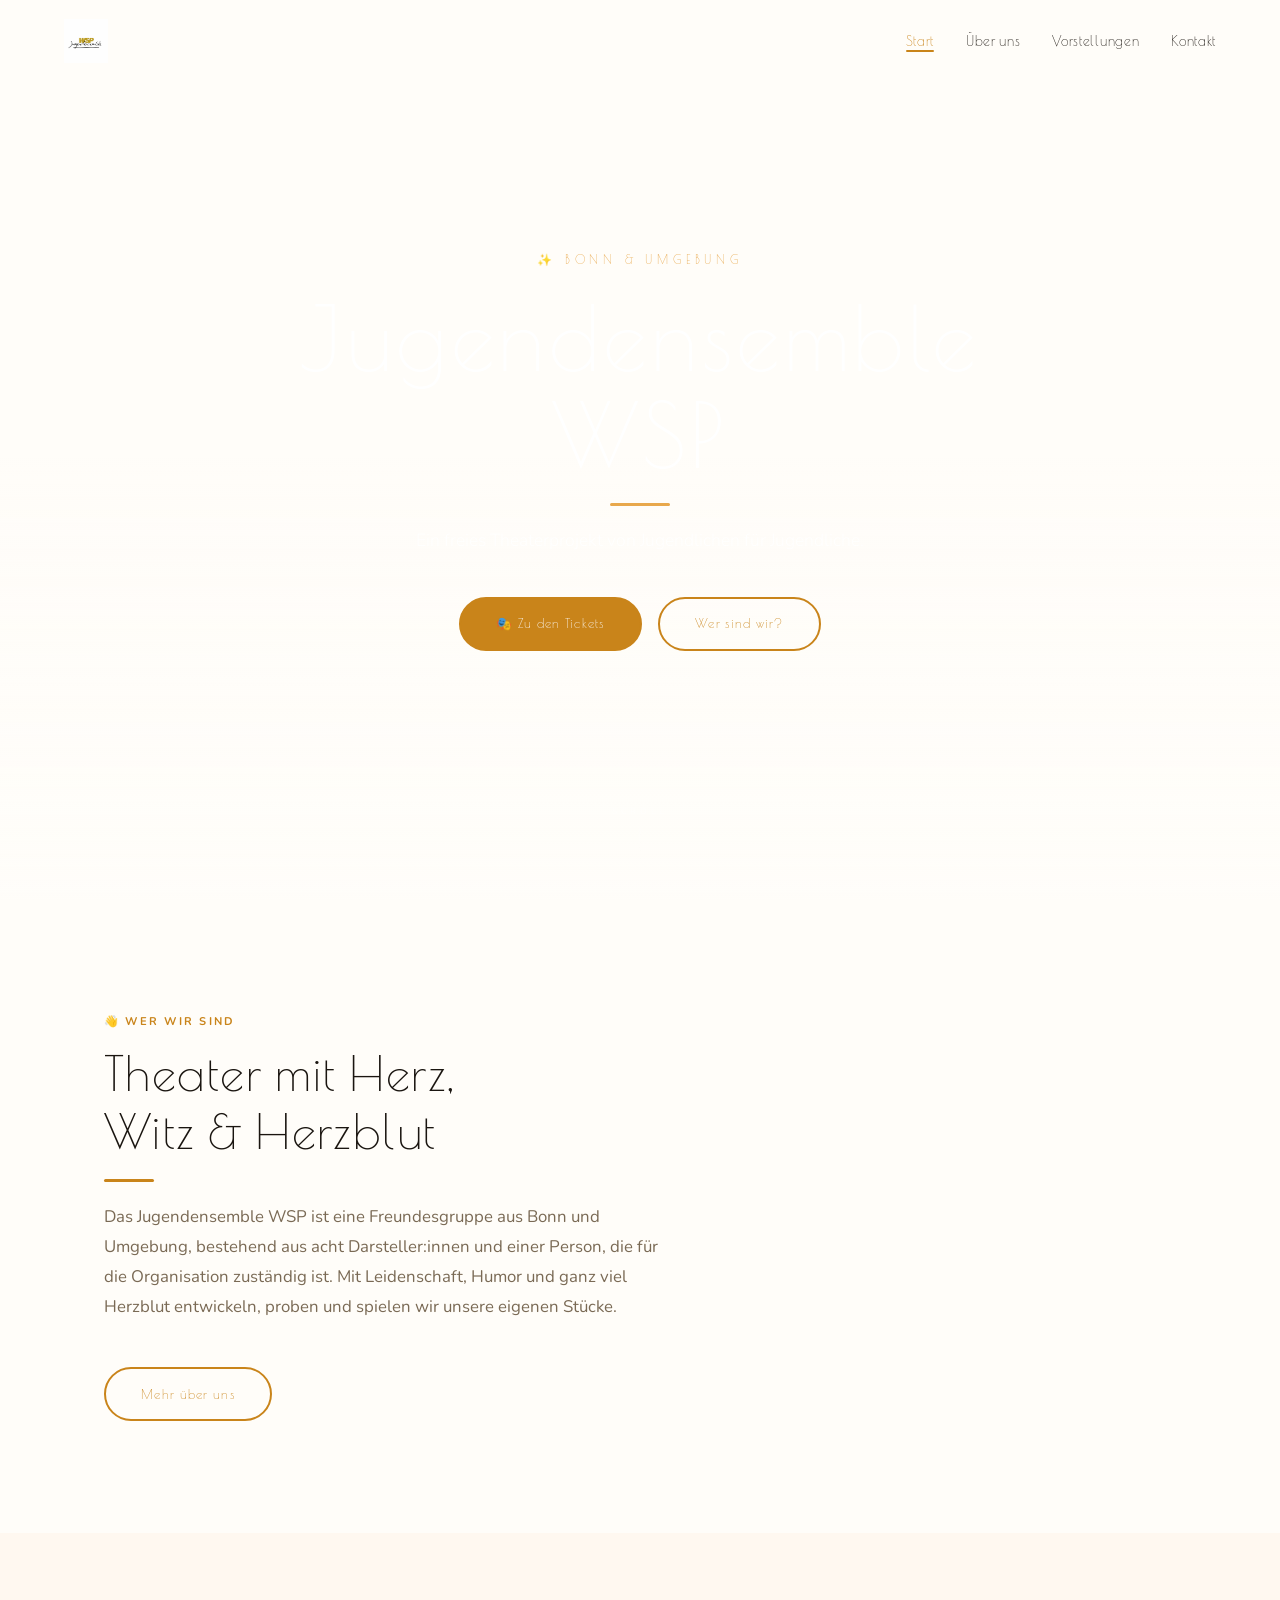
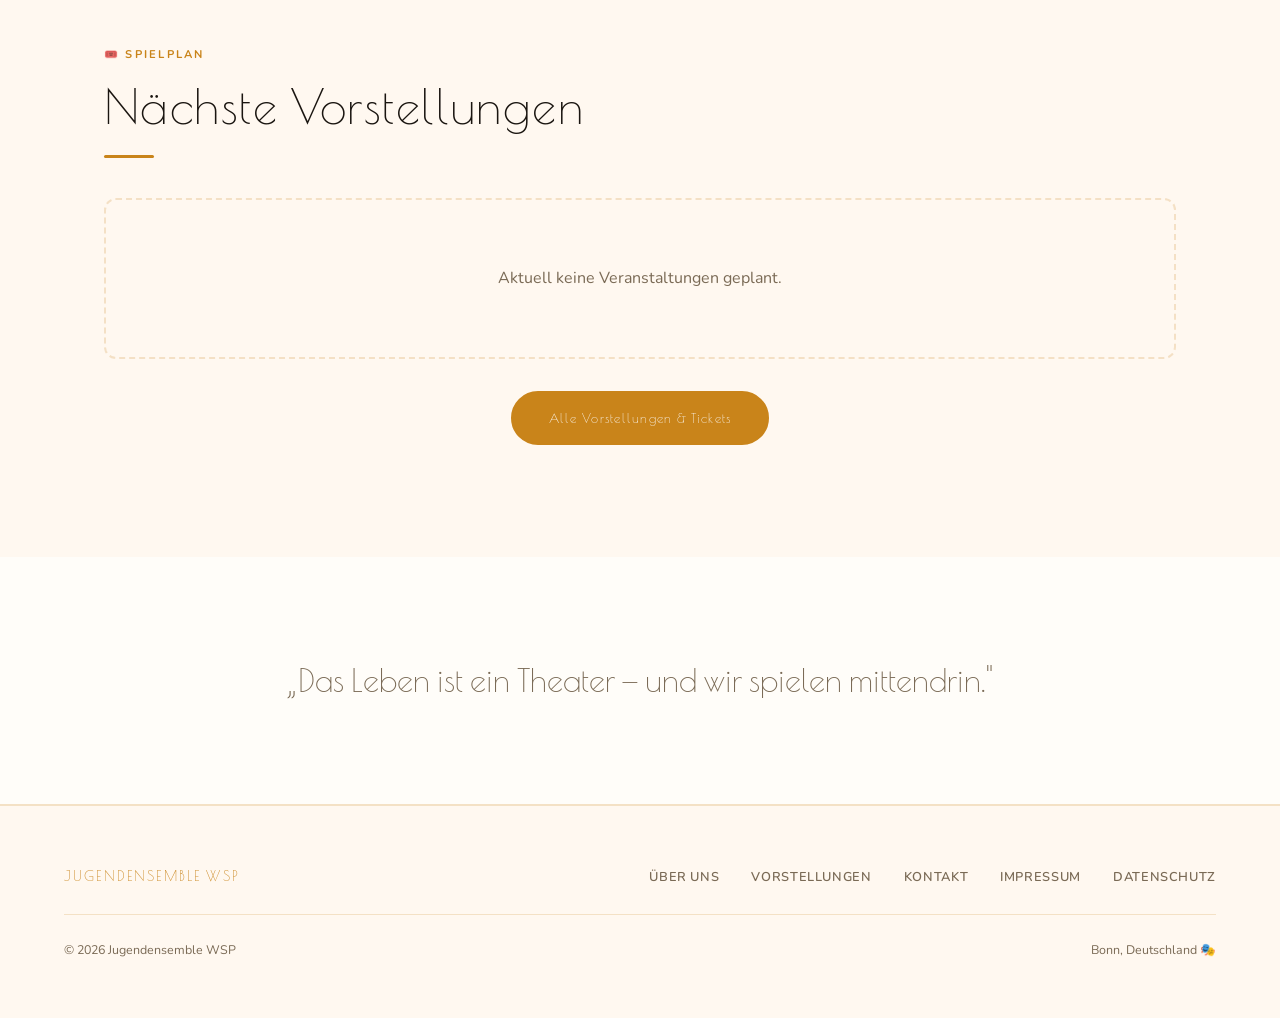
==== index.html @ d6ab394c "Add files via upload" ====
<!DOCTYPE html>
<html lang="de">
<head>
  <meta charset="UTF-8">
  <meta name="viewport" content="width=device-width, initial-scale=1.0">
  <title>Jugendensemble WSP — Theater aus Leidenschaft</title>
  <meta name="description" content="Das Jugendensemble WSP ist ein freies Theaterprojekt von Jugendlichen für Jugendliche aus Bonn.">
  <link rel="stylesheet" href="style.css">
</head>
<body>

<nav>
  <a href="index.html" class="nav-logo"><img src="/images/logo.png" alt="Jugendensemble WSP" class="nav-logo-img"></a>
  <ul class="nav-links">
    <li><a href="index.html" class="active">Start</a></li>
    <li><a href="about.html">Über uns</a></li>
    <li><a href="events.html">Vorstellungen</a></li>
    <li><a href="contact.html">Kontakt</a></li>
  </ul>
  <button class="hamburger"><span></span><span></span><span></span></button>
</nav>
<div class="mobile-menu">
  <a href="index.html">Start</a>
  <a href="about.html">Über uns</a>
  <a href="events.html">Vorstellungen</a>
  <a href="contact.html">Kontakt</a>
</div>

<!-- HERO -->
<section class="hero">
  <div class="hero-bg" id="hero-bg"></div>
  <div class="hero-overlay"></div>
  <div class="hero-content">
    <span class="hero-eyebrow">✨ Bonn & Umgebung</span>
    <h1>Jugendensemble WSP</h1>
    <div class="hero-divider"></div>
    <p class="hero-sub" id="hero-subtitle">Ein freies Theaterprojekt von Jugendlichen für Jugendliche.</p>
    <div class="hero-actions">
      <a href="events.html" class="btn btn-primary">🎭 Zu den Tickets</a>
      <a href="about.html" class="btn">Wer sind wir?</a>
    </div>
  </div>
  <div class="scroll-line"><span>Scroll</span></div>
</section>

<!-- INTRO -->
<div class="section">
  <div class="reveal">
    <span class="section-label">👋 Wer wir sind</span>
    <h2>Theater mit Herz,<br>Witz & Herzblut</h2>
    <div class="divider"></div>
    <p id="intro-text" style="max-width:580px;font-size:1.05rem"></p>
    <a href="about.html" class="btn" style="margin-top:1.8rem">Mehr über uns</a>
  </div>
</div>

<!-- UPCOMING EVENTS -->
<div class="section-dark">
  <div class="section-inner">
    <div class="reveal" style="margin-bottom:2.5rem">
      <span class="section-label">🎟️ Spielplan</span>
      <h2>Nächste Vorstellungen</h2>
      <div class="divider"></div>
    </div>
    <div class="events-list" id="events-home"></div>
    <div style="margin-top:2rem;text-align:center" class="reveal">
      <a href="events.html" class="btn btn-primary">Alle Vorstellungen & Tickets</a>
    </div>
  </div>
</div>

<!-- QUOTE -->
<div style="padding:6rem 4rem;text-align:center;background:var(--bg)">
  <blockquote class="reveal" id="home-quote"
    style="font-family:var(--font-display);font-size:clamp(1.2rem,3vw,2rem);font-weight:400;color:var(--text-muted);max-width:750px;margin:0 auto;line-height:1.7">
  </blockquote>
</div>

<!-- FOOTER -->
<footer>
  <div class="footer-inner">
    <a href="index.html" class="footer-logo">Jugendensemble WSP</a>
    <ul class="footer-links">
      <li><a href="about.html">Über uns</a></li>
      <li><a href="events.html">Vorstellungen</a></li>
      <li><a href="contact.html">Kontakt</a></li>
      <li><a href="impressum.html">Impressum</a></li>
      <li><a href="datenschutz.html">Datenschutz</a></li>
    </ul>
  </div>
  <div class="footer-bottom">
    <span class="footer-copy">&copy; <span id="year"></span> Jugendensemble WSP</span>
    <span class="footer-copy">Bonn, Deutschland 🎭</span>
  </div>
</footer>

<script src="main.js"></script>
<script>
  document.getElementById('year').textContent = new Date().getFullYear();
  (async () => {
    const home = await loadJSON('/content/home.json');
    if (home) {
      const img = home.hero_image || 'https://static.wixstatic.com/media/511c42_025226b9919d4c0281caa5309b7d210c~mv2.jpeg';
      document.getElementById('hero-bg').style.backgroundImage = `url('${img}')`;
      if (home.hero_subtitle) document.getElementById('hero-subtitle').textContent = home.hero_subtitle;
      if (home.intro_text)   document.getElementById('intro-text').textContent   = home.intro_text;
      if (home.quote)        document.getElementById('home-quote').textContent    = '„' + home.quote + '"';
    }
    renderEvents('events-home', false);
  })();
</script>
</body>
</html>
---- style.css ----
@import url('https://fonts.googleapis.com/css2?family=Poiret+One&family=Nunito:ital,wght@0,300;0,400;0,500;0,600;0,700;1,300;1,400&display=swap');

:root {
  --bg:        #fffdf9;
  --surface:   #fff8f0;
  --surface-2: #fff3e6;
  --gold:      #c9841a;
  --gold-light:#e8a84c;
  --gold-dim:  rgba(201,132,26,0.1);
  --red:       #c94040;
  --red-dim:   rgba(201,64,64,0.08);
  --text:      #1a1510;
  --text-muted:#7a6a55;
  --border:    rgba(201,132,26,0.2);
  --font-display: 'Poiret One', cursive;
  --font-body:    'Nunito', sans-serif;
}

*, *::before, *::after { margin: 0; padding: 0; box-sizing: border-box; }
html { scroll-behavior: smooth; }

body {
  background: var(--bg);
  color: var(--text);
  font-family: var(--font-body);
  font-weight: 400;
  line-height: 1.8;
  font-size: 16px;
  overflow-x: hidden;
}

/* ── NAV ── */
nav {
  position: fixed;
  top: 0; left: 0; right: 0;
  z-index: 200;
  padding: 1.2rem 4rem;
  display: flex;
  align-items: center;
  justify-content: space-between;
  transition: all 0.4s;
  border-bottom: 1px solid transparent;
}
nav.scrolled {
  background: rgba(255,253,249,0.97);
  border-bottom-color: var(--border);
  backdrop-filter: blur(12px);
  box-shadow: 0 2px 20px rgba(201,132,26,0.08);
}
nav.nav-hidden { transform: translateY(-100%); }

.nav-logo { display: flex; align-items: center; }
.nav-logo-img {
  height: 44px; width: auto;
  transition: opacity 0.3s;
}
.nav-logo-img:hover { opacity: 0.75; }

.nav-links { display: flex; gap: 2rem; list-style: none; }
.nav-links a {
  color: var(--text);
  text-decoration: none;
  font-family: var(--font-display);
  font-size: 0.85rem;
  letter-spacing: 0.05em;
  transition: color 0.25s;
  position: relative;
  padding-bottom: 3px;
}
.nav-links a::after {
  content: '';
  position: absolute; bottom: 0; left: 0;
  width: 0; height: 2px;
  background: var(--gold);
  border-radius: 2px;
  transition: width 0.3s;
}
.nav-links a:hover, .nav-links a.active { color: var(--gold); }
.nav-links a:hover::after, .nav-links a.active::after { width: 100%; }

/* Hamburger */
.hamburger { display: none; flex-direction: column; gap: 5px; cursor: pointer; background: none; border: none; padding: 4px; z-index: 300; }
.hamburger span { display: block; width: 22px; height: 2px; background: var(--text); transition: all 0.3s; border-radius: 2px; }
.hamburger.open span:nth-child(1) { transform: rotate(45deg) translate(5px,5px); }
.hamburger.open span:nth-child(2) { opacity: 0; }
.hamburger.open span:nth-child(3) { transform: rotate(-45deg) translate(5px,-5px); }

/* Mobile menu */
.mobile-menu { display: none; position: fixed; inset: 0; background: var(--bg); z-index: 199; flex-direction: column; align-items: center; justify-content: center; gap: 2rem; }
.mobile-menu.open { display: flex; }
.mobile-menu a { font-family: var(--font-display); font-size: 1.8rem; color: var(--text); text-decoration: none; transition: color 0.3s; }
.mobile-menu a:hover { color: var(--gold); }

/* ── HERO ── */
.hero {
  position: relative;
  height: 100vh; min-height: 600px;
  display: flex; align-items: center; justify-content: center;
  text-align: center; overflow: hidden;
}
.hero-bg {
  position: absolute; inset: 0;
  background-size: cover; background-position: center;
  filter: brightness(0.45) saturate(0.8);
  animation: zoomOut 12s ease forwards;
}
@keyframes zoomOut { from { transform: scale(1.06); } to { transform: scale(1.0); } }
.hero-overlay {
  position: absolute; inset: 0;
  background: linear-gradient(to bottom, rgba(255,253,249,0) 50%, rgba(255,253,249,0.95) 100%);
}
.hero-content { position: relative; z-index: 2; max-width: 820px; padding: 2rem; }
.hero-eyebrow {
  display: block; font-family: var(--font-display);
  font-size: 0.75rem; letter-spacing: 0.4em;
  color: var(--gold-light); text-transform: uppercase;
  margin-bottom: 1.2rem;
  opacity: 0; animation: fadeUp 1s 0.4s ease forwards;
}
.hero h1 {
  font-family: var(--font-display);
  font-size: clamp(3rem, 7vw, 5.5rem);
  font-weight: 400; letter-spacing: 0.04em;
  line-height: 1.1; color: #fff;
  margin-bottom: 1.2rem;
  opacity: 0; animation: fadeUp 1s 0.6s ease forwards;
}
.hero-divider {
  width: 60px; height: 3px;
  background: var(--gold-light);
  border-radius: 3px;
  margin: 0 auto 1.2rem;
  opacity: 0; animation: fadeUp 1s 0.8s ease forwards;
}
.hero-sub {
  font-size: 1.1rem; font-weight: 300; color: rgba(255,255,255,0.85);
  margin-bottom: 2.5rem;
  opacity: 0; animation: fadeUp 1s 1s ease forwards;
}
.hero-actions {
  display: flex; gap: 1rem; justify-content: center; flex-wrap: wrap;
  opacity: 0; animation: fadeUp 1s 1.2s ease forwards;
}
.scroll-line {
  position: absolute; bottom: 2rem; left: 50%; transform: translateX(-50%);
  display: flex; flex-direction: column; align-items: center; gap: 0.5rem;
  opacity: 0; animation: fadeIn 1s 2s ease forwards;
}
.scroll-line span { font-size: 0.55rem; letter-spacing: 0.4em; text-transform: uppercase; color: rgba(255,255,255,0.5); }
.scroll-line::after { content: ''; width: 1px; height: 40px; background: linear-gradient(to bottom, rgba(255,255,255,0.4), transparent); }

/* ── BUTTONS ── */
.btn {
  display: inline-block;
  padding: 0.85rem 2.2rem;
  font-family: var(--font-display);
  font-size: 0.8rem; letter-spacing: 0.1em;
  text-decoration: none;
  border: 2px solid var(--gold);
  color: var(--gold);
  border-radius: 50px;
  transition: all 0.3s;
  cursor: pointer; background: none;
}
.btn:hover { background: var(--gold); color: #fff; transform: translateY(-2px); box-shadow: 0 8px 20px rgba(201,132,26,0.25); }
.btn-primary { background: var(--gold); color: #fff; }
.btn-primary:hover { background: var(--gold-light); border-color: var(--gold-light); }
.btn-red { border-color: var(--red); color: var(--red); }
.btn-red:hover { background: var(--red); color: #fff; box-shadow: 0 8px 20px rgba(201,64,64,0.25); }

/* ── SECTIONS ── */
.section { padding: 7rem 4rem; max-width: 1200px; margin: 0 auto; }
.section-dark { background: var(--surface); padding: 7rem 0; }
.section-dark .section-inner { max-width: 1200px; margin: 0 auto; padding: 0 4rem; }

.section-label {
  display: block;
  font-family: var(--font-body); font-size: 0.7rem;
  font-weight: 700; letter-spacing: 0.2em;
  text-transform: uppercase; color: var(--gold);
  margin-bottom: 0.8rem;
}
h2 {
  font-family: var(--font-display);
  font-size: clamp(2rem, 4vw, 3rem);
  font-weight: 400; letter-spacing: 0.03em;
  color: var(--text); margin-bottom: 1.2rem; line-height: 1.2;
}
h3 { font-family: var(--font-display); font-size: 1.3rem; font-weight: 400; color: var(--text); margin-bottom: 0.8rem; }
p { color: var(--text-muted); margin-bottom: 1rem; }
p:last-child { margin-bottom: 0; }
.divider { width: 50px; height: 3px; background: var(--gold); border-radius: 3px; margin: 1.2rem 0; }

/* ── PAGE HERO ── */
.page-hero {
  height: 42vh; min-height: 280px;
  display: flex; align-items: center; justify-content: center;
  text-align: center; position: relative; overflow: hidden;
}
.page-hero-bg {
  position: absolute; inset: 0;
  background-size: cover; background-position: center;
  filter: brightness(0.35) saturate(0.6);
}
.page-hero-overlay {
  position: absolute; inset: 0;
  background: linear-gradient(to top, var(--bg) 0%, transparent 60%);
}
.page-hero-content { position: relative; z-index: 2; }
.page-hero h1 {
  font-family: var(--font-display);
  font-size: clamp(2.5rem, 5vw, 4rem);
  font-weight: 400; letter-spacing: 0.06em; color: #fff;
  animation: fadeUp 0.8s ease forwards;
}

/* ── ABOUT ── */
.about-grid { display: grid; grid-template-columns: 1fr 1fr; gap: 6rem; align-items: start; }
.about-quote {
  font-family: var(--font-display); font-size: 1.2rem;
  line-height: 1.6; color: var(--text-muted);
  border-left: 3px solid var(--gold);
  padding-left: 1.5rem; margin: 1.5rem 0;
  border-radius: 0 4px 4px 0;
}

/* ── EVENT CARDS ── */
.events-list { display: flex; flex-direction: column; gap: 1rem; }
.event-card {
  border: 2px solid var(--border);
  padding: 1.8rem 2rem;
  display: grid; grid-template-columns: 70px 1fr auto;
  gap: 1.5rem; align-items: center;
  background: var(--bg);
  transition: all 0.3s; position: relative;
  border-radius: 12px;
  box-shadow: 0 2px 12px rgba(201,132,26,0.06);
}
.event-card:hover { border-color: var(--gold); box-shadow: 0 8px 30px rgba(201,132,26,0.15); transform: translateY(-2px); }
.event-card.past { opacity: 0.5; }
.event-img { width: 70px; height: 90px; object-fit: cover; border-radius: 6px; }
.event-date { font-size: 0.65rem; font-weight: 700; letter-spacing: 0.15em; color: var(--gold); text-transform: uppercase; margin-bottom: 0.3rem; }
.event-title { font-family: var(--font-display); font-size: 1.1rem; color: var(--text); margin-bottom: 0.2rem; }
.event-venue { font-size: 0.85rem; color: var(--text-muted); }
.past-badge { font-size: 0.65rem; font-weight: 600; letter-spacing: 0.1em; text-transform: uppercase; color: var(--text-muted); border: 1.5px solid rgba(122,106,85,0.3); padding: 0.3rem 0.8rem; border-radius: 50px; }
.no-events { text-align: center; padding: 4rem; border: 2px dashed var(--border); border-radius: 12px; color: var(--text-muted); }

/* ── CONTACT ── */
.contact-grid { display: grid; grid-template-columns: 1fr 1.5fr; gap: 6rem; align-items: start; }
.form-grid { display: grid; grid-template-columns: 1fr 1fr; gap: 1rem; }
.form-group { display: flex; flex-direction: column; gap: 0.5rem; }
.form-group.full { grid-column: span 2; }
label { font-size: 0.7rem; font-weight: 700; letter-spacing: 0.1em; text-transform: uppercase; color: var(--text-muted); }
input, textarea {
  background: var(--surface); border: 2px solid var(--border);
  padding: 0.85rem 1.1rem; color: var(--text);
  font-family: var(--font-body); font-size: 0.95rem;
  outline: none; transition: border-color 0.25s;
  border-radius: 8px; width: 100%;
}
input:focus, textarea:focus { border-color: var(--gold); }
textarea { resize: vertical; min-height: 130px; }

/* ── LEGAL ── */
.legal-content { max-width: 780px; }
.legal-content h2 { font-size: 1.4rem; margin-top: 2.5rem; margin-bottom: 0.8rem; }
.legal-content h3 { font-size: 1rem; margin-top: 2rem; margin-bottom: 0.6rem; }
.legal-content p { font-size: 0.92rem; margin-bottom: 0.8rem; }
.legal-content a { color: var(--gold); }

/* ── FOOTER ── */
footer { background: var(--surface); border-top: 2px solid var(--border); padding: 3.5rem 4rem; }
.footer-inner { max-width: 1200px; margin: 0 auto; display: flex; justify-content: space-between; align-items: center; flex-wrap: wrap; gap: 2rem; }
.footer-logo { font-family: var(--font-display); font-size: 0.9rem; letter-spacing: 0.15em; color: var(--gold); text-transform: uppercase; text-decoration: none; }
.footer-links { display: flex; gap: 2rem; list-style: none; flex-wrap: wrap; }
.footer-links a { font-size: 0.8rem; font-weight: 600; letter-spacing: 0.05em; text-transform: uppercase; color: var(--text-muted); text-decoration: none; transition: color 0.25s; }
.footer-links a:hover { color: var(--gold); }
.footer-bottom { max-width: 1200px; margin: 1.5rem auto 0; padding-top: 1.5rem; border-top: 1px solid var(--border); display: flex; justify-content: space-between; align-items: center; flex-wrap: wrap; gap: 1rem; }
.footer-copy { font-size: 0.78rem; color: var(--text-muted); }

/* ── LOGO IN NAV ── */
.nav-logo-img { height: 44px; width: auto; }

/* ── ANIMATIONS ── */
@keyframes fadeUp { from { opacity: 0; transform: translateY(20px); } to { opacity: 1; transform: translateY(0); } }
@keyframes fadeIn { from { opacity: 0; } to { opacity: 1; } }
.reveal { opacity: 0; transform: translateY(24px); transition: opacity 0.8s ease, transform 0.8s ease; }
.reveal.visible { opacity: 1; transform: none; }

/* ── RESPONSIVE ── */
@media (max-width: 960px) {
  nav { padding: 1rem 1.5rem; }
  .nav-links { display: none; }
  .hamburger { display: flex; }
  .section { padding: 5rem 1.5rem; }
  .section-dark .section-inner { padding: 0 1.5rem; }
  footer { padding: 2.5rem 1.5rem; }
  .footer-inner { flex-direction: column; align-items: flex-start; }
  .about-grid { grid-template-columns: 1fr; gap: 3rem; }
  .contact-grid { grid-template-columns: 1fr; gap: 3rem; }
  .form-grid { grid-template-columns: 1fr; }
  .form-group.full { grid-column: span 1; }
  .event-card { grid-template-columns: 60px 1fr; }
  .event-card > .btn { grid-column: span 2; }
}
@media (max-width: 600px) {
  .hero h1 { font-size: 2.5rem; }
  .hero-actions { flex-direction: column; align-items: center; }
  .event-card { grid-template-columns: 1fr; }
  .event-img { width: 100%; height: 160px; }
}
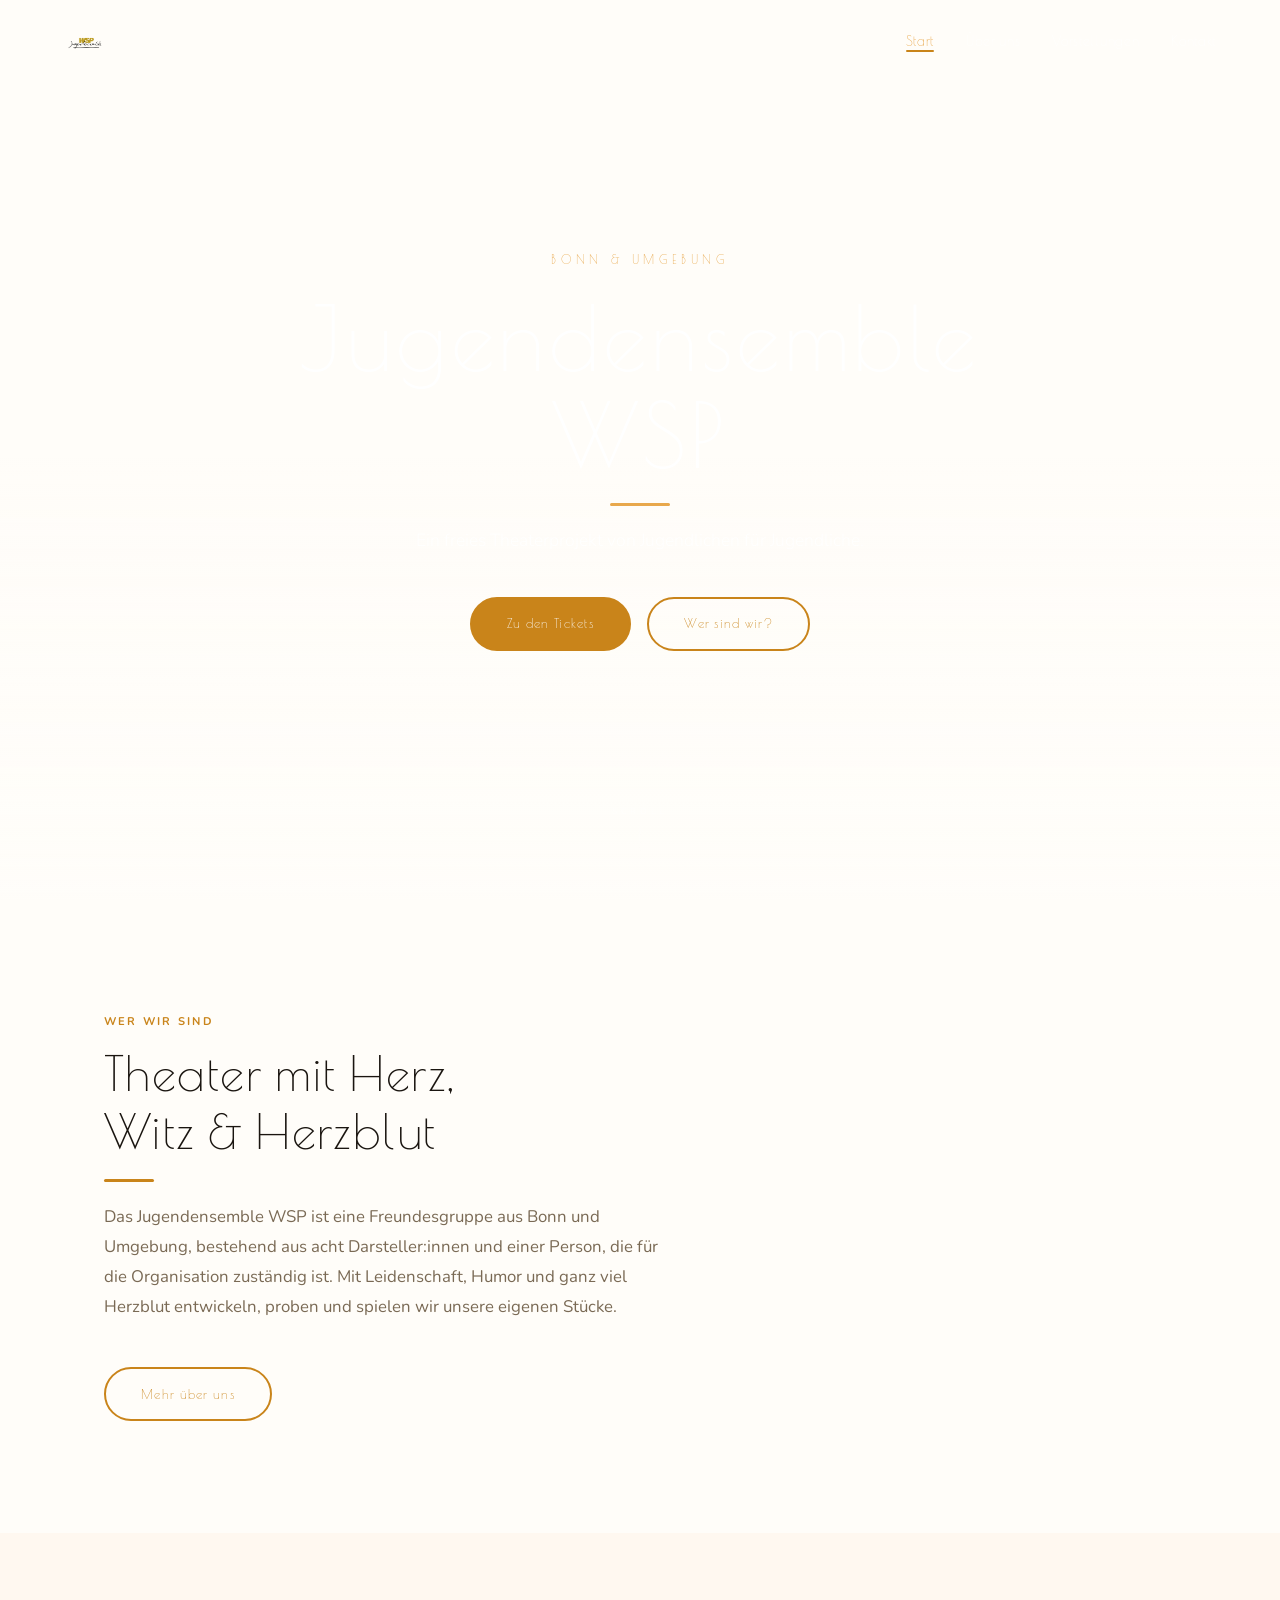
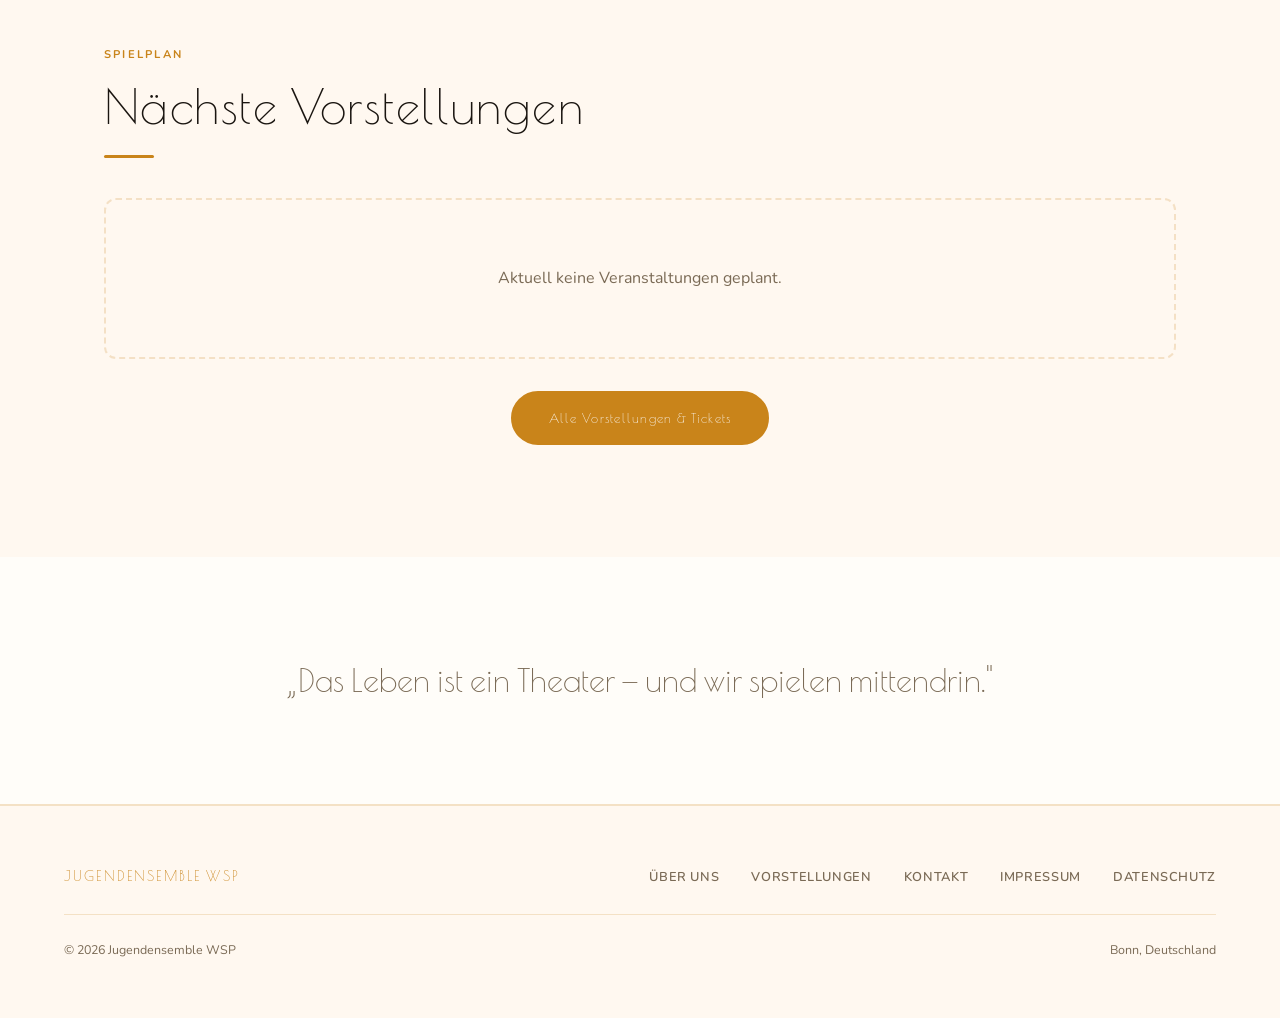
==== commit f8145893: "Add files via upload" ====
--- a/index.html
+++ b/index.html
@@ -1,113 +1,113 @@
 <!DOCTYPE html>
 <html lang="de">
 <head>
-  <meta charset="UTF-8">
-  <meta name="viewport" content="width=device-width, initial-scale=1.0">
-  <title>Jugendensemble WSP — Theater aus Leidenschaft</title>
-  <meta name="description" content="Das Jugendensemble WSP ist ein freies Theaterprojekt von Jugendlichen für Jugendliche aus Bonn.">
-  <link rel="stylesheet" href="style.css">
+ <meta charset="UTF-8">
+ <meta name="viewport" content="width=device-width, initial-scale=1.0">
+ <title>Jugendensemble WSP — Theater aus Leidenschaft</title>
+ <meta name="description" content="Das Jugendensemble WSP ist ein freies Theaterprojekt von Jugendlichen für Jugendliche aus Bonn.">
+ <link rel="stylesheet" href="style.css">
 </head>
 <body>
 
 <nav>
-  <a href="index.html" class="nav-logo"><img src="/images/logo.png" alt="Jugendensemble WSP" class="nav-logo-img"></a>
-  <ul class="nav-links">
-    <li><a href="index.html" class="active">Start</a></li>
-    <li><a href="about.html">Über uns</a></li>
-    <li><a href="events.html">Vorstellungen</a></li>
-    <li><a href="contact.html">Kontakt</a></li>
-  </ul>
-  <button class="hamburger"><span></span><span></span><span></span></button>
+ <a href="index.html" class="nav-logo"><img src="/images/logo.png" alt="Jugendensemble WSP" class="nav-logo-img"></a>
+ <ul class="nav-links">
+ <li><a href="index.html" class="active">Start</a></li>
+ <li><a href="about.html">Über uns</a></li>
+ <li><a href="events.html">Vorstellungen</a></li>
+ <li><a href="contact.html">Kontakt</a></li>
+ </ul>
+ <button class="hamburger"><span></span><span></span><span></span></button>
 </nav>
 <div class="mobile-menu">
-  <a href="index.html">Start</a>
-  <a href="about.html">Über uns</a>
-  <a href="events.html">Vorstellungen</a>
-  <a href="contact.html">Kontakt</a>
+ <a href="index.html">Start</a>
+ <a href="about.html">Über uns</a>
+ <a href="events.html">Vorstellungen</a>
+ <a href="contact.html">Kontakt</a>
 </div>
 
 <!-- HERO -->
 <section class="hero">
-  <div class="hero-bg" id="hero-bg"></div>
-  <div class="hero-overlay"></div>
-  <div class="hero-content">
-    <span class="hero-eyebrow">✨ Bonn & Umgebung</span>
-    <h1>Jugendensemble WSP</h1>
-    <div class="hero-divider"></div>
-    <p class="hero-sub" id="hero-subtitle">Ein freies Theaterprojekt von Jugendlichen für Jugendliche.</p>
-    <div class="hero-actions">
-      <a href="events.html" class="btn btn-primary">🎭 Zu den Tickets</a>
-      <a href="about.html" class="btn">Wer sind wir?</a>
-    </div>
-  </div>
-  <div class="scroll-line"><span>Scroll</span></div>
+ <div class="hero-bg" id="hero-bg"></div>
+ <div class="hero-overlay"></div>
+ <div class="hero-content">
+ <span class="hero-eyebrow"> Bonn & Umgebung</span>
+ <h1>Jugendensemble WSP</h1>
+ <div class="hero-divider"></div>
+ <p class="hero-sub" id="hero-subtitle">Ein freies Theaterprojekt von Jugendlichen für Jugendliche.</p>
+ <div class="hero-actions">
+ <a href="events.html" class="btn btn-primary"> Zu den Tickets</a>
+ <a href="about.html" class="btn">Wer sind wir?</a>
+ </div>
+ </div>
+ <div class="scroll-line"><span>Scroll</span></div>
 </section>
 
 <!-- INTRO -->
 <div class="section">
-  <div class="reveal">
-    <span class="section-label">👋 Wer wir sind</span>
-    <h2>Theater mit Herz,<br>Witz & Herzblut</h2>
-    <div class="divider"></div>
-    <p id="intro-text" style="max-width:580px;font-size:1.05rem"></p>
-    <a href="about.html" class="btn" style="margin-top:1.8rem">Mehr über uns</a>
-  </div>
+ <div class="reveal">
+ <span class="section-label"> Wer wir sind</span>
+ <h2>Theater mit Herz,<br>Witz & Herzblut</h2>
+ <div class="divider"></div>
+ <p id="intro-text" style="max-width:580px;font-size:1.05rem"></p>
+ <a href="about.html" class="btn" style="margin-top:1.8rem">Mehr über uns</a>
+ </div>
 </div>
 
 <!-- UPCOMING EVENTS -->
 <div class="section-dark">
-  <div class="section-inner">
-    <div class="reveal" style="margin-bottom:2.5rem">
-      <span class="section-label">🎟️ Spielplan</span>
-      <h2>Nächste Vorstellungen</h2>
-      <div class="divider"></div>
-    </div>
-    <div class="events-list" id="events-home"></div>
-    <div style="margin-top:2rem;text-align:center" class="reveal">
-      <a href="events.html" class="btn btn-primary">Alle Vorstellungen & Tickets</a>
-    </div>
-  </div>
+ <div class="section-inner">
+ <div class="reveal" style="margin-bottom:2.5rem">
+ <span class="section-label"> Spielplan</span>
+ <h2>Nächste Vorstellungen</h2>
+ <div class="divider"></div>
+ </div>
+ <div class="events-list" id="events-home"></div>
+ <div style="margin-top:2rem;text-align:center" class="reveal">
+ <a href="events.html" class="btn btn-primary">Alle Vorstellungen & Tickets</a>
+ </div>
+ </div>
 </div>
 
 <!-- QUOTE -->
 <div style="padding:6rem 4rem;text-align:center;background:var(--bg)">
-  <blockquote class="reveal" id="home-quote"
-    style="font-family:var(--font-display);font-size:clamp(1.2rem,3vw,2rem);font-weight:400;color:var(--text-muted);max-width:750px;margin:0 auto;line-height:1.7">
-  </blockquote>
+ <blockquote class="reveal" id="home-quote"
+ style="font-family:var(--font-display);font-size:clamp(1.2rem,3vw,2rem);font-weight:400;color:var(--text-muted);max-width:750px;margin:0 auto;line-height:1.7">
+ </blockquote>
 </div>
 
 <!-- FOOTER -->
 <footer>
-  <div class="footer-inner">
-    <a href="index.html" class="footer-logo">Jugendensemble WSP</a>
-    <ul class="footer-links">
-      <li><a href="about.html">Über uns</a></li>
-      <li><a href="events.html">Vorstellungen</a></li>
-      <li><a href="contact.html">Kontakt</a></li>
-      <li><a href="impressum.html">Impressum</a></li>
-      <li><a href="datenschutz.html">Datenschutz</a></li>
-    </ul>
-  </div>
-  <div class="footer-bottom">
-    <span class="footer-copy">&copy; <span id="year"></span> Jugendensemble WSP</span>
-    <span class="footer-copy">Bonn, Deutschland 🎭</span>
-  </div>
+ <div class="footer-inner">
+ <a href="index.html" class="footer-logo">Jugendensemble WSP</a>
+ <ul class="footer-links">
+ <li><a href="about.html">Über uns</a></li>
+ <li><a href="events.html">Vorstellungen</a></li>
+ <li><a href="contact.html">Kontakt</a></li>
+ <li><a href="impressum.html">Impressum</a></li>
+ <li><a href="datenschutz.html">Datenschutz</a></li>
+ </ul>
+ </div>
+ <div class="footer-bottom">
+ <span class="footer-copy">&copy; <span id="year"></span> Jugendensemble WSP</span>
+ <span class="footer-copy">Bonn, Deutschland </span>
+ </div>
 </footer>
 
 <script src="main.js"></script>
 <script>
-  document.getElementById('year').textContent = new Date().getFullYear();
-  (async () => {
-    const home = await loadJSON('/content/home.json');
-    if (home) {
-      const img = home.hero_image || 'https://static.wixstatic.com/media/511c42_025226b9919d4c0281caa5309b7d210c~mv2.jpeg';
-      document.getElementById('hero-bg').style.backgroundImage = `url('${img}')`;
-      if (home.hero_subtitle) document.getElementById('hero-subtitle').textContent = home.hero_subtitle;
-      if (home.intro_text)   document.getElementById('intro-text').textContent   = home.intro_text;
-      if (home.quote)        document.getElementById('home-quote').textContent    = '„' + home.quote + '"';
-    }
-    renderEvents('events-home', false);
-  })();
+ document.getElementById('year').textContent = new Date().getFullYear();
+ (async () => {
+ const home = await loadJSON('/content/home.json');
+ if (home) {
+ const img = home.hero_image || 'https://static.wixstatic.com/media/511c42_025226b9919d4c0281caa5309b7d210c~mv2.jpeg';
+ document.getElementById('hero-bg').style.backgroundImage = `url('${img}')`;
+ if (home.hero_subtitle) document.getElementById('hero-subtitle').textContent = home.hero_subtitle;
+ if (home.intro_text) document.getElementById('intro-text').textContent = home.intro_text;
+ if (home.quote) document.getElementById('home-quote').textContent = '„' + home.quote + '"';
+ }
+ renderEvents('events-home', false);
+ })();
 </script>
 </body>
 </html>
--- a/style.css
+++ b/style.css
@@ -53,12 +53,13 @@
 .nav-logo-img {
   height: 44px; width: auto;
   transition: opacity 0.3s;
-}
-.nav-logo-img:hover { opacity: 0.75; }
+  /* White background removed via transparent PNG */
+}
+.nav-logo-img:hover { opacity: 0.8; }
 
 .nav-links { display: flex; gap: 2rem; list-style: none; }
 .nav-links a {
-  color: var(--text);
+  color: rgba(255,255,255,0.92);
   text-decoration: none;
   font-family: var(--font-display);
   font-size: 0.85rem;
@@ -66,6 +67,13 @@
   transition: color 0.25s;
   position: relative;
   padding-bottom: 3px;
+}
+nav.scrolled .nav-links a {
+  color: var(--text);
+}
+nav.scrolled .nav-links a:hover,
+nav.scrolled .nav-links a.active {
+  color: var(--gold);
 }
 .nav-links a::after {
   content: '';
@@ -75,12 +83,14 @@
   border-radius: 2px;
   transition: width 0.3s;
 }
-.nav-links a:hover, .nav-links a.active { color: var(--gold); }
+.nav-links a:hover, .nav-links a.active { color: var(--gold-light); }
+nav.scrolled .nav-links a:hover, nav.scrolled .nav-links a.active { color: var(--gold); }
 .nav-links a:hover::after, .nav-links a.active::after { width: 100%; }
 
 /* Hamburger */
 .hamburger { display: none; flex-direction: column; gap: 5px; cursor: pointer; background: none; border: none; padding: 4px; z-index: 300; }
-.hamburger span { display: block; width: 22px; height: 2px; background: var(--text); transition: all 0.3s; border-radius: 2px; }
+.hamburger span { display: block; width: 22px; height: 2px; background: rgba(255,255,255,0.9); transition: all 0.3s; border-radius: 2px; }
+nav.scrolled .hamburger span { background: var(--text); }
 .hamburger.open span:nth-child(1) { transform: rotate(45deg) translate(5px,5px); }
 .hamburger.open span:nth-child(2) { opacity: 0; }
 .hamburger.open span:nth-child(3) { transform: rotate(-45deg) translate(5px,-5px); }
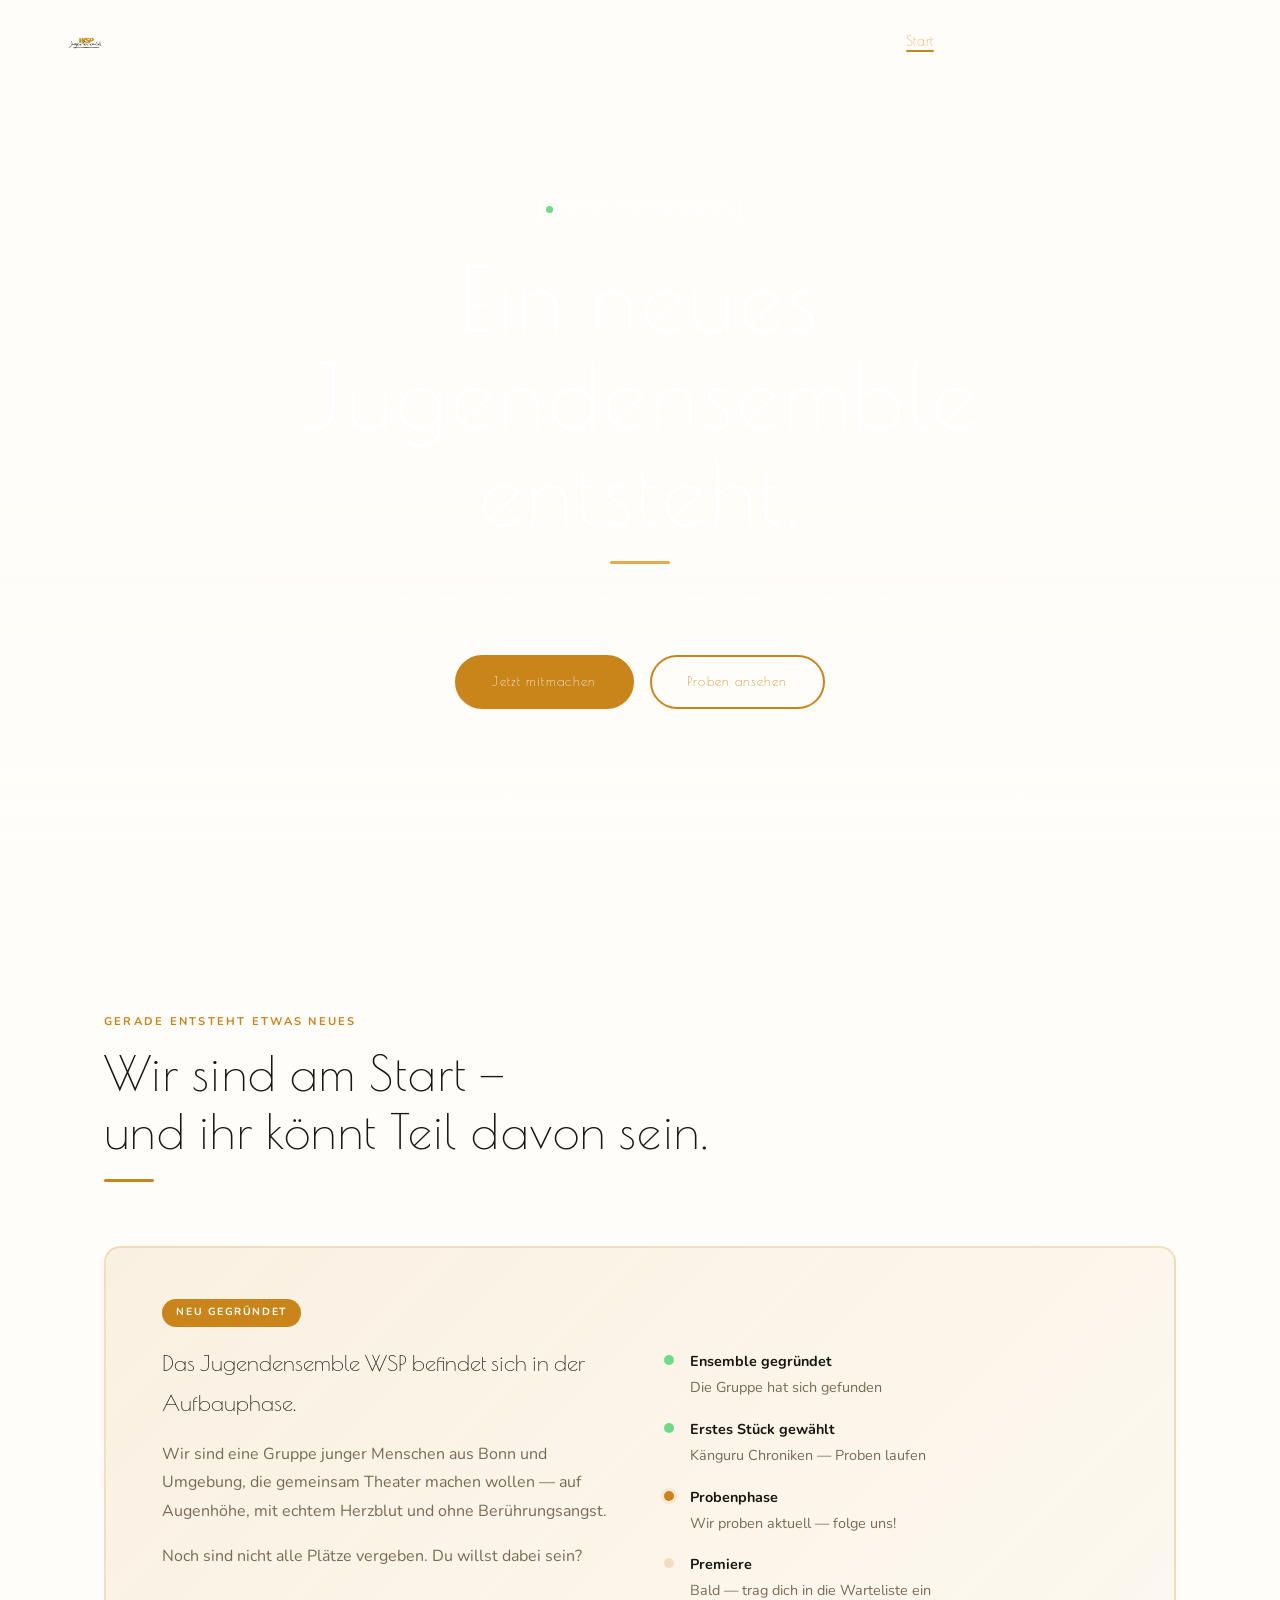
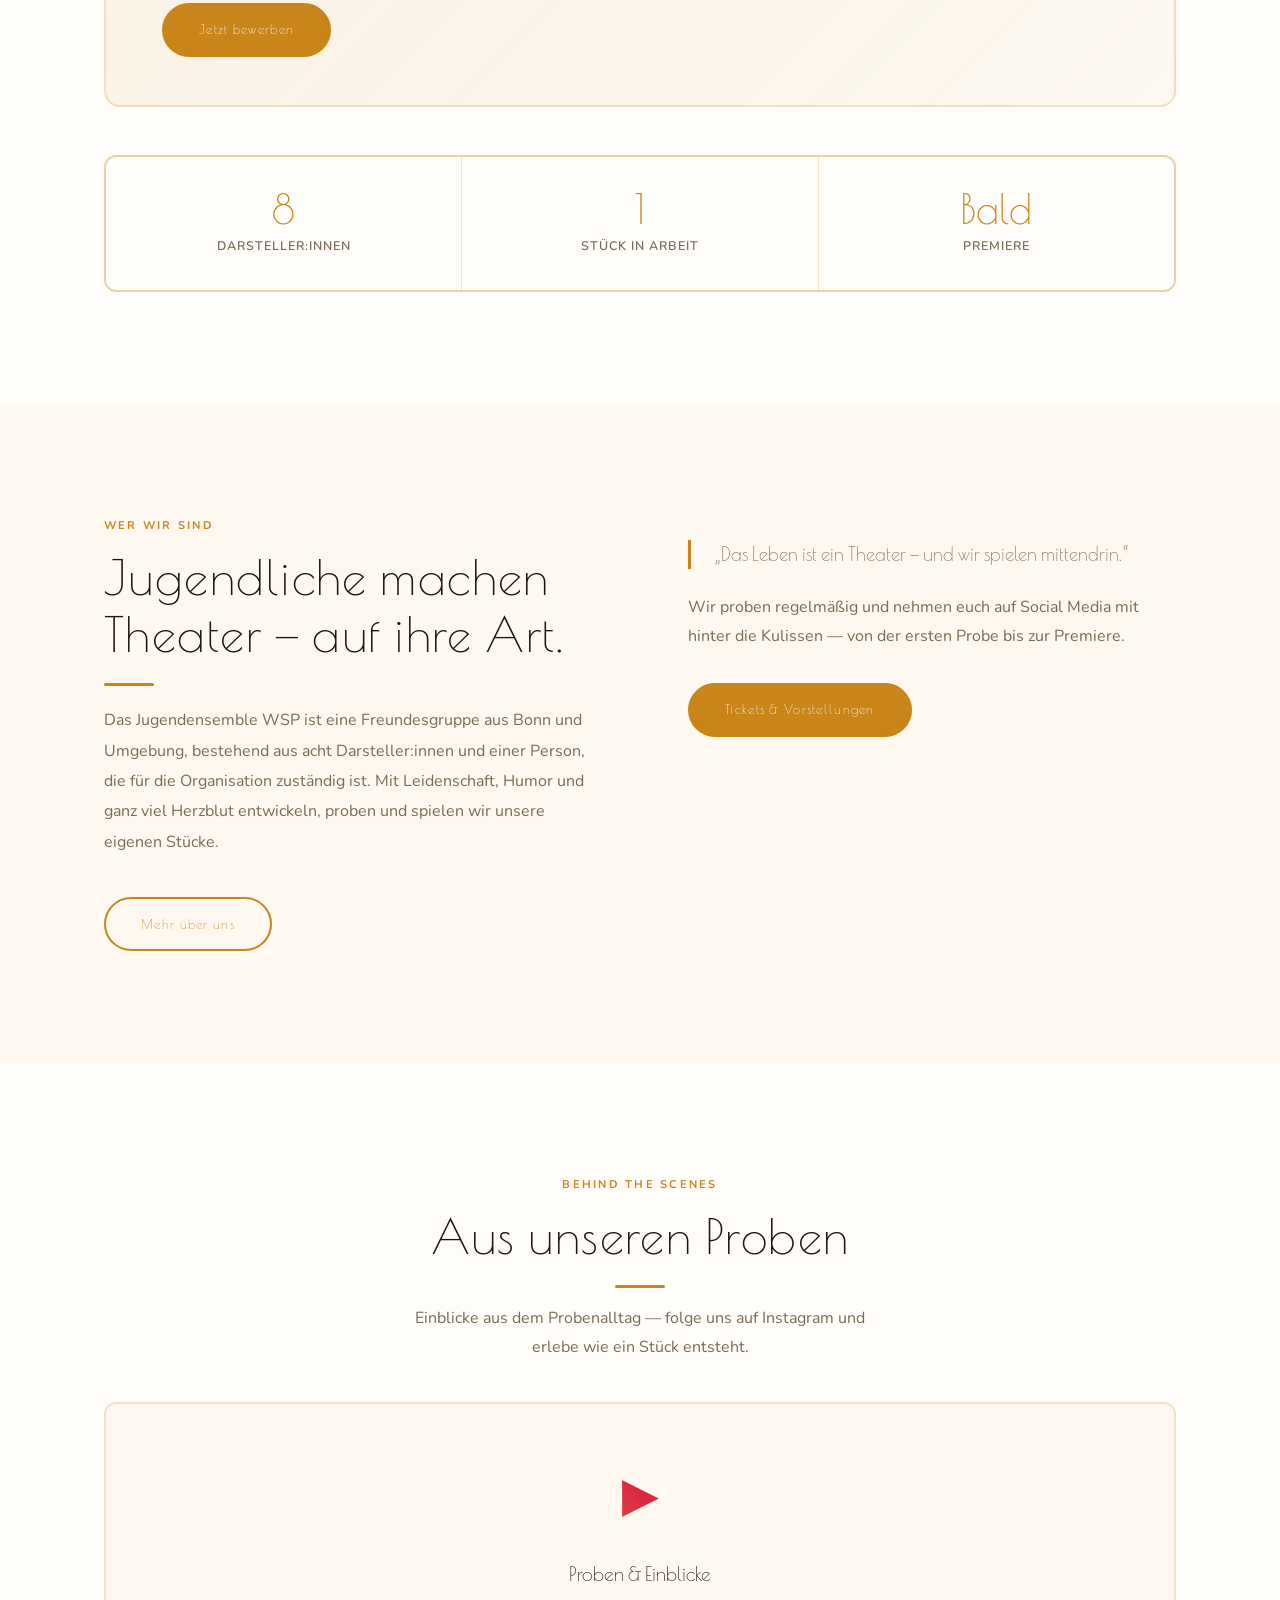
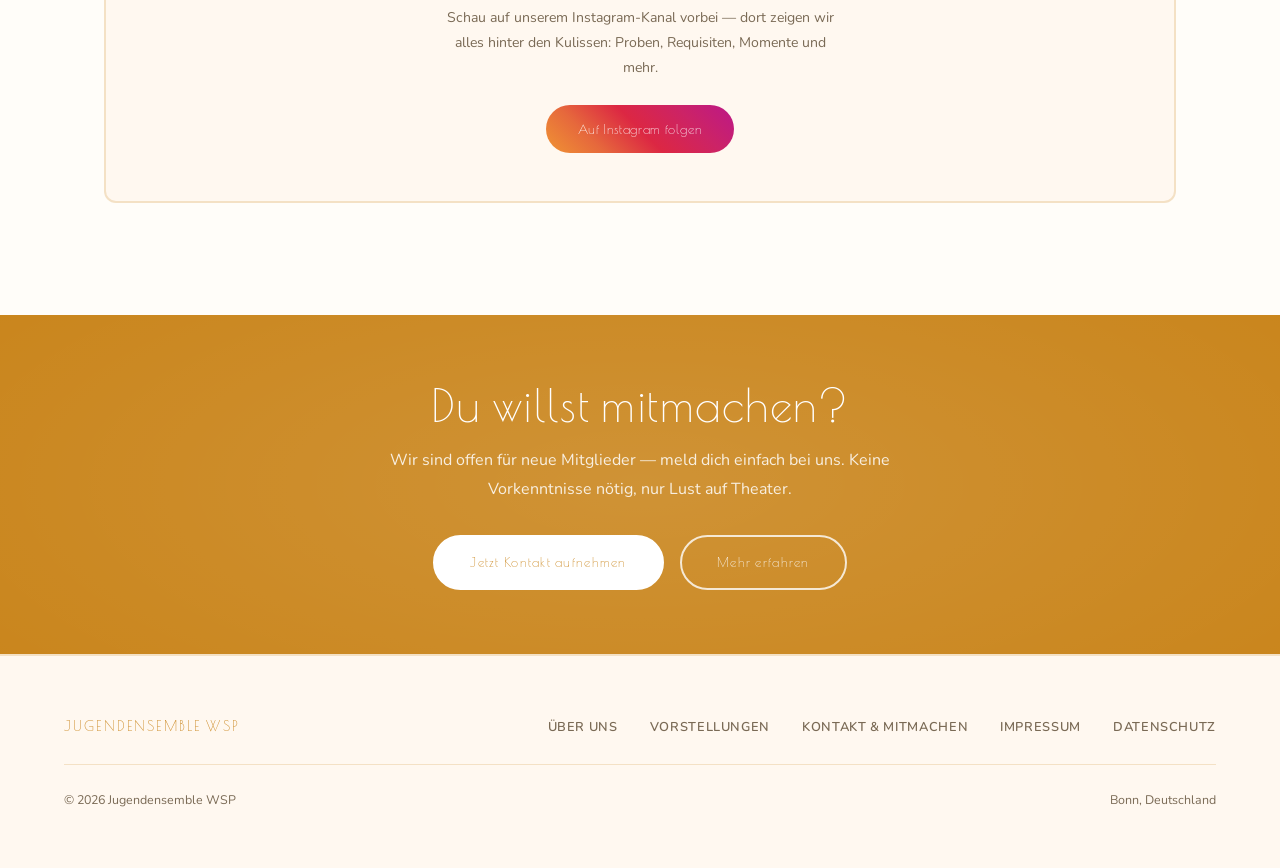
==== commit ba931bf4: "Add files via upload" ====
--- a/index.html
+++ b/index.html
@@ -1,113 +1,359 @@
 <!DOCTYPE html>
 <html lang="de">
 <head>
- <meta charset="UTF-8">
- <meta name="viewport" content="width=device-width, initial-scale=1.0">
- <title>Jugendensemble WSP — Theater aus Leidenschaft</title>
- <meta name="description" content="Das Jugendensemble WSP ist ein freies Theaterprojekt von Jugendlichen für Jugendliche aus Bonn.">
- <link rel="stylesheet" href="style.css">
+  <meta charset="UTF-8">
+  <meta name="viewport" content="width=device-width, initial-scale=1.0">
+  <title>Jugendensemble WSP — Theater aus Leidenschaft</title>
+  <meta name="description" content="Das Jugendensemble WSP ist ein neues freies Theaterprojekt von Jugendlichen für Jugendliche aus Bonn. Jetzt mitmachen!">
+  <link rel="stylesheet" href="style.css">
+  <style>
+  /* ── HERO UPGRADE ── */
+  .hero-status {
+    display: inline-flex;
+    align-items: center;
+    gap: 0.5rem;
+    background: rgba(255,255,255,0.12);
+    border: 1px solid rgba(255,255,255,0.25);
+    padding: 0.4rem 1rem;
+    border-radius: 50px;
+    font-size: 0.75rem;
+    font-weight: 600;
+    letter-spacing: 0.08em;
+    color: rgba(255,255,255,0.9);
+    margin-bottom: 1.5rem;
+    backdrop-filter: blur(8px);
+    opacity: 0;
+    animation: fadeUp 1s 0.2s ease forwards;
+  }
+  .hero-status .dot {
+    width: 7px; height: 7px;
+    background: #6ddb8a;
+    border-radius: 50%;
+    animation: pulse 2s infinite;
+  }
+  @keyframes pulse {
+    0%, 100% { opacity: 1; transform: scale(1); }
+    50%       { opacity: 0.5; transform: scale(0.8); }
+  }
+
+  /* ── NEU-SEKTION ── */
+  .neu-section {
+    background: linear-gradient(135deg, var(--gold-dim) 0%, rgba(201,132,26,0.04) 100%);
+    border: 2px solid var(--border);
+    border-radius: 16px;
+    padding: 3rem 3.5rem;
+    display: grid;
+    grid-template-columns: 1fr 1fr;
+    gap: 3rem;
+    align-items: center;
+    margin-top: 4rem;
+  }
+  .neu-badge {
+    display: inline-block;
+    background: var(--gold);
+    color: #fff;
+    font-size: 0.65rem;
+    font-weight: 700;
+    letter-spacing: 0.15em;
+    text-transform: uppercase;
+    padding: 0.3rem 0.9rem;
+    border-radius: 50px;
+    margin-bottom: 1rem;
+  }
+  .timeline {
+    display: flex;
+    flex-direction: column;
+    gap: 1rem;
+  }
+  .timeline-item {
+    display: flex;
+    align-items: flex-start;
+    gap: 1rem;
+  }
+  .timeline-dot {
+    width: 10px; height: 10px;
+    border-radius: 50%;
+    background: var(--gold);
+    margin-top: 6px;
+    flex-shrink: 0;
+  }
+  .timeline-dot.done { background: #6ddb8a; }
+  .timeline-dot.active {
+    background: var(--gold);
+    box-shadow: 0 0 0 3px var(--gold-dim);
+    animation: pulse 2s infinite;
+  }
+  .timeline-text { font-size: 0.9rem; color: var(--text-muted); font-weight: 400; }
+  .timeline-text strong { color: var(--text); font-weight: 700; }
+
+  /* ── CTA BANNER ── */
+  .cta-banner {
+    background: var(--gold);
+    padding: 4rem;
+    text-align: center;
+    position: relative;
+    overflow: hidden;
+  }
+  .cta-banner::before {
+    content: '';
+    position: absolute;
+    top: -50%; left: -20%;
+    width: 140%; height: 200%;
+    background: radial-gradient(ellipse at center, rgba(255,255,255,0.12) 0%, transparent 70%);
+  }
+  .cta-banner h2 { color: #fff; font-size: clamp(1.8rem, 3.5vw, 2.8rem); margin-bottom: 0.8rem; }
+  .cta-banner p { color: rgba(255,255,255,0.85); margin-bottom: 2rem; font-size: 1rem; max-width: 500px; margin-left: auto; margin-right: auto; }
+  .cta-banner .btn { border-color: rgba(255,255,255,0.8); color: #fff; }
+  .cta-banner .btn:hover { background: #fff; color: var(--gold); }
+  .cta-banner .btn-white { background: #fff; color: var(--gold); border-color: #fff; }
+  .cta-banner .btn-white:hover { background: rgba(255,255,255,0.9); }
+
+  /* ── SOCIAL SECTION ── */
+  .social-section { text-align: center; }
+  .instagram-embed-wrap {
+    margin-top: 2.5rem;
+    border: 2px solid var(--border);
+    border-radius: 12px;
+    overflow: hidden;
+    min-height: 300px;
+    display: flex;
+    align-items: center;
+    justify-content: center;
+    background: var(--surface);
+    padding: 3rem;
+  }
+  .instagram-placeholder { text-align: center; max-width: 400px; }
+  .instagram-placeholder .ig-icon {
+    font-size: 3rem; margin-bottom: 1.2rem; display: block;
+    background: linear-gradient(45deg, #f09433, #e6683c, #dc2743, #cc2366, #bc1888);
+    -webkit-background-clip: text;
+    -webkit-text-fill-color: transparent;
+    background-clip: text;
+  }
+  .instagram-placeholder h3 { font-family: var(--font-display); font-size: 1.2rem; margin-bottom: 0.8rem; }
+  .instagram-placeholder p { font-size: 0.88rem; color: var(--text-muted); margin-bottom: 1.5rem; }
+  .btn-instagram {
+    display: inline-flex; align-items: center; gap: 0.5rem;
+    padding: 0.8rem 2rem;
+    background: linear-gradient(45deg, #f09433, #e6683c, #dc2743, #cc2366, #bc1888);
+    color: #fff; border: none; border-radius: 50px;
+    font-family: var(--font-display); font-size: 0.8rem;
+    letter-spacing: 0.05em; text-decoration: none;
+    transition: opacity 0.3s, transform 0.3s;
+    cursor: pointer;
+  }
+  .btn-instagram:hover { opacity: 0.9; transform: translateY(-2px); }
+
+  /* ── STATS ROW ── */
+  .stats-row {
+    display: grid;
+    grid-template-columns: repeat(3, 1fr);
+    gap: 1px;
+    background: var(--border);
+    border: 2px solid var(--border);
+    border-radius: 12px;
+    overflow: hidden;
+    margin-top: 3rem;
+  }
+  .stat-box {
+    background: var(--bg);
+    padding: 2rem;
+    text-align: center;
+  }
+  .stat-val { font-family: var(--font-display); font-size: 2.5rem; color: var(--gold); line-height: 1; margin-bottom: 0.4rem; }
+  .stat-lbl { font-size: 0.78rem; font-weight: 600; letter-spacing: 0.08em; text-transform: uppercase; color: var(--text-muted); }
+
+  @media (max-width: 720px) {
+    .neu-section { grid-template-columns: 1fr; padding: 2rem; }
+    .cta-banner { padding: 3rem 1.5rem; }
+    .stats-row { grid-template-columns: 1fr; }
+    .cta-actions { flex-direction: column; align-items: center; }
+  }
+  </style>
 </head>
 <body>
 
 <nav>
- <a href="index.html" class="nav-logo"><img src="/images/logo.png" alt="Jugendensemble WSP" class="nav-logo-img"></a>
- <ul class="nav-links">
- <li><a href="index.html" class="active">Start</a></li>
- <li><a href="about.html">Über uns</a></li>
- <li><a href="events.html">Vorstellungen</a></li>
- <li><a href="contact.html">Kontakt</a></li>
- </ul>
- <button class="hamburger"><span></span><span></span><span></span></button>
+  <a href="index.html" class="nav-logo"><img src="/images/logo.png" alt="Jugendensemble WSP" class="nav-logo-img"></a>
+  <ul class="nav-links">
+    <li><a href="index.html" class="active">Start</a></li>
+    <li><a href="about.html">Über uns</a></li>
+    <li><a href="events.html">Vorstellungen</a></li>
+    <li><a href="contact.html">Kontakt</a></li>
+  </ul>
+  <button class="hamburger"><span></span><span></span><span></span></button>
 </nav>
 <div class="mobile-menu">
- <a href="index.html">Start</a>
- <a href="about.html">Über uns</a>
- <a href="events.html">Vorstellungen</a>
- <a href="contact.html">Kontakt</a>
-</div>
-
-<!-- HERO -->
+  <a href="index.html">Start</a>
+  <a href="about.html">Über uns</a>
+  <a href="events.html">Vorstellungen</a>
+  <a href="contact.html">Kontakt</a>
+</div>
+
+<!-- ── HERO ── -->
 <section class="hero">
- <div class="hero-bg" id="hero-bg"></div>
- <div class="hero-overlay"></div>
- <div class="hero-content">
- <span class="hero-eyebrow"> Bonn & Umgebung</span>
- <h1>Jugendensemble WSP</h1>
- <div class="hero-divider"></div>
- <p class="hero-sub" id="hero-subtitle">Ein freies Theaterprojekt von Jugendlichen für Jugendliche.</p>
- <div class="hero-actions">
- <a href="events.html" class="btn btn-primary"> Zu den Tickets</a>
- <a href="about.html" class="btn">Wer sind wir?</a>
- </div>
- </div>
- <div class="scroll-line"><span>Scroll</span></div>
+  <div class="hero-bg" id="hero-bg"></div>
+  <div class="hero-overlay"></div>
+  <div class="hero-content">
+    <div class="hero-status">
+      <span class="dot"></span>
+      Aktuell in der Aufbauphase
+    </div>
+    <h1>Ein neues Jugendensemble<br>entsteht.</h1>
+    <div class="hero-divider"></div>
+    <p class="hero-sub">Aus Proben, Ideen und echter Bühne — von Jugendlichen für Jugendliche in Bonn.</p>
+    <div class="hero-actions">
+      <a href="contact.html" class="btn btn-primary">Jetzt mitmachen</a>
+      <a href="#behind-scenes" class="btn">Proben ansehen</a>
+    </div>
+  </div>
+  <div class="scroll-line"><span>Scroll</span></div>
 </section>
 
-<!-- INTRO -->
+<!-- ── WIR SIND NEU ── -->
 <div class="section">
- <div class="reveal">
- <span class="section-label"> Wer wir sind</span>
- <h2>Theater mit Herz,<br>Witz & Herzblut</h2>
- <div class="divider"></div>
- <p id="intro-text" style="max-width:580px;font-size:1.05rem"></p>
- <a href="about.html" class="btn" style="margin-top:1.8rem">Mehr über uns</a>
- </div>
-</div>
-
-<!-- UPCOMING EVENTS -->
+  <div class="reveal">
+    <span class="section-label">Gerade entsteht etwas Neues</span>
+    <h2>Wir sind am Start —<br>und ihr könnt Teil davon sein.</h2>
+    <div class="divider"></div>
+  </div>
+
+  <div class="neu-section reveal">
+    <div>
+      <span class="neu-badge">Neu gegründet</span>
+      <h3 style="font-size:1.4rem;margin-bottom:1rem">Das Jugendensemble WSP befindet sich in der Aufbauphase.</h3>
+      <p>Wir sind eine Gruppe junger Menschen aus Bonn und Umgebung, die gemeinsam Theater machen wollen — auf Augenhöhe, mit echtem Herzblut und ohne Berührungsangst.</p>
+      <p>Noch sind nicht alle Plätze vergeben. Du willst dabei sein?</p>
+      <a href="contact.html" class="btn btn-primary" style="margin-top:1rem">Jetzt bewerben</a>
+    </div>
+    <div>
+      <div class="timeline">
+        <div class="timeline-item">
+          <div class="timeline-dot done"></div>
+          <div class="timeline-text"><strong>Ensemble gegründet</strong><br>Die Gruppe hat sich gefunden</div>
+        </div>
+        <div class="timeline-item">
+          <div class="timeline-dot done"></div>
+          <div class="timeline-text"><strong>Erstes Stück gewählt</strong><br>Känguru Chroniken — Proben laufen</div>
+        </div>
+        <div class="timeline-item">
+          <div class="timeline-dot active"></div>
+          <div class="timeline-text"><strong>Probenphase</strong><br>Wir proben aktuell — folge uns!</div>
+        </div>
+        <div class="timeline-item">
+          <div class="timeline-dot" style="background:var(--border)"></div>
+          <div class="timeline-text"><strong>Premiere</strong><br>Bald — trag dich in die Warteliste ein</div>
+        </div>
+      </div>
+    </div>
+  </div>
+
+  <!-- STATS -->
+  <div class="stats-row reveal">
+    <div class="stat-box">
+      <div class="stat-val">8</div>
+      <div class="stat-lbl">Darsteller:innen</div>
+    </div>
+    <div class="stat-box">
+      <div class="stat-val">1</div>
+      <div class="stat-lbl">Stück in Arbeit</div>
+    </div>
+    <div class="stat-box">
+      <div class="stat-val">Bald</div>
+      <div class="stat-lbl">Premiere</div>
+    </div>
+  </div>
+</div>
+
+<!-- ── ABOUT TEASER ── -->
 <div class="section-dark">
- <div class="section-inner">
- <div class="reveal" style="margin-bottom:2.5rem">
- <span class="section-label"> Spielplan</span>
- <h2>Nächste Vorstellungen</h2>
- <div class="divider"></div>
- </div>
- <div class="events-list" id="events-home"></div>
- <div style="margin-top:2rem;text-align:center" class="reveal">
- <a href="events.html" class="btn btn-primary">Alle Vorstellungen & Tickets</a>
- </div>
- </div>
-</div>
-
-<!-- QUOTE -->
-<div style="padding:6rem 4rem;text-align:center;background:var(--bg)">
- <blockquote class="reveal" id="home-quote"
- style="font-family:var(--font-display);font-size:clamp(1.2rem,3vw,2rem);font-weight:400;color:var(--text-muted);max-width:750px;margin:0 auto;line-height:1.7">
- </blockquote>
+  <div class="section-inner">
+    <div class="about-grid reveal">
+      <div>
+        <span class="section-label">Wer wir sind</span>
+        <h2>Jugendliche machen Theater — auf ihre Art.</h2>
+        <div class="divider"></div>
+        <p id="intro-text" style="font-size:1rem;line-height:1.9"></p>
+        <a href="about.html" class="btn" style="margin-top:1.5rem">Mehr über uns</a>
+      </div>
+      <div>
+        <blockquote id="home-quote" class="about-quote" style="font-size:1.15rem"></blockquote>
+        <p style="margin-top:1.5rem">Wir proben regelmäßig und nehmen euch auf Social Media mit hinter die Kulissen — von der ersten Probe bis zur Premiere.</p>
+        <a href="events.html" class="btn btn-primary" style="margin-top:1rem">Tickets & Vorstellungen</a>
+      </div>
+    </div>
+  </div>
+</div>
+
+<!-- ── SOCIAL / BEHIND THE SCENES ── -->
+<div class="section" id="behind-scenes">
+  <div class="social-section reveal">
+    <span class="section-label">Behind the Scenes</span>
+    <h2>Aus unseren Proben</h2>
+    <div class="divider" style="margin:1rem auto"></div>
+    <p style="max-width:480px;margin:0 auto 0">Einblicke aus dem Probenalltag — folge uns auf Instagram und erlebe wie ein Stück entsteht.</p>
+
+    <div class="instagram-embed-wrap" id="ig-embed">
+      <div class="instagram-placeholder">
+        <span class="ig-icon">&#9654;</span>
+        <h3>Proben & Einblicke</h3>
+        <p>Schau auf unserem Instagram-Kanal vorbei — dort zeigen wir alles hinter den Kulissen: Proben, Requisiten, Momente und mehr.</p>
+        <a href="https://www.instagram.com/jugendensemble_wsp/" target="_blank" rel="noopener" class="btn-instagram">
+          Auf Instagram folgen
+        </a>
+      </div>
+    </div>
+  </div>
+</div>
+
+<!-- ── CTA BANNER ── -->
+<div class="cta-banner">
+  <div style="position:relative;z-index:2">
+    <h2>Du willst mitmachen?</h2>
+    <p>Wir sind offen für neue Mitglieder — meld dich einfach bei uns. Keine Vorkenntnisse nötig, nur Lust auf Theater.</p>
+    <div class="hero-actions cta-actions">
+      <a href="contact.html" class="btn btn-white">Jetzt Kontakt aufnehmen</a>
+      <a href="about.html" class="btn">Mehr erfahren</a>
+    </div>
+  </div>
 </div>
 
 <!-- FOOTER -->
 <footer>
- <div class="footer-inner">
- <a href="index.html" class="footer-logo">Jugendensemble WSP</a>
- <ul class="footer-links">
- <li><a href="about.html">Über uns</a></li>
- <li><a href="events.html">Vorstellungen</a></li>
- <li><a href="contact.html">Kontakt</a></li>
- <li><a href="impressum.html">Impressum</a></li>
- <li><a href="datenschutz.html">Datenschutz</a></li>
- </ul>
- </div>
- <div class="footer-bottom">
- <span class="footer-copy">&copy; <span id="year"></span> Jugendensemble WSP</span>
- <span class="footer-copy">Bonn, Deutschland </span>
- </div>
+  <div class="footer-inner">
+    <a href="index.html" class="footer-logo">Jugendensemble WSP</a>
+    <ul class="footer-links">
+      <li><a href="about.html">Über uns</a></li>
+      <li><a href="events.html">Vorstellungen</a></li>
+      <li><a href="contact.html">Kontakt & Mitmachen</a></li>
+      <li><a href="impressum.html">Impressum</a></li>
+      <li><a href="datenschutz.html">Datenschutz</a></li>
+    </ul>
+  </div>
+  <div class="footer-bottom">
+    <span class="footer-copy">&copy; <span id="year"></span> Jugendensemble WSP</span>
+    <span class="footer-copy">Bonn, Deutschland</span>
+  </div>
 </footer>
 
 <script src="main.js"></script>
 <script>
- document.getElementById('year').textContent = new Date().getFullYear();
- (async () => {
- const home = await loadJSON('/content/home.json');
- if (home) {
- const img = home.hero_image || 'https://static.wixstatic.com/media/511c42_025226b9919d4c0281caa5309b7d210c~mv2.jpeg';
- document.getElementById('hero-bg').style.backgroundImage = `url('${img}')`;
- if (home.hero_subtitle) document.getElementById('hero-subtitle').textContent = home.hero_subtitle;
- if (home.intro_text) document.getElementById('intro-text').textContent = home.intro_text;
- if (home.quote) document.getElementById('home-quote').textContent = '„' + home.quote + '"';
- }
- renderEvents('events-home', false);
- })();
+  document.getElementById('year').textContent = new Date().getFullYear();
+  (async () => {
+    const home = await loadJSON('/content/home.json');
+    if (home) {
+      const img = home.hero_image || 'https://static.wixstatic.com/media/511c42_025226b9919d4c0281caa5309b7d210c~mv2.jpeg';
+      document.getElementById('hero-bg').style.backgroundImage = `url('${img}')`;
+      if (home.intro_text) document.getElementById('intro-text').textContent = home.intro_text;
+      if (home.quote)      document.getElementById('home-quote').textContent  = '\u201E' + home.quote + '\u201C';
+    }
+    renderEvents('events-home', false);
+
+    const s = await loadJSON('/content/settings.json');
+    if (s?.instagram) {
+      document.querySelector('.btn-instagram').href = s.instagram;
+    }
+  })();
 </script>
 </body>
 </html>
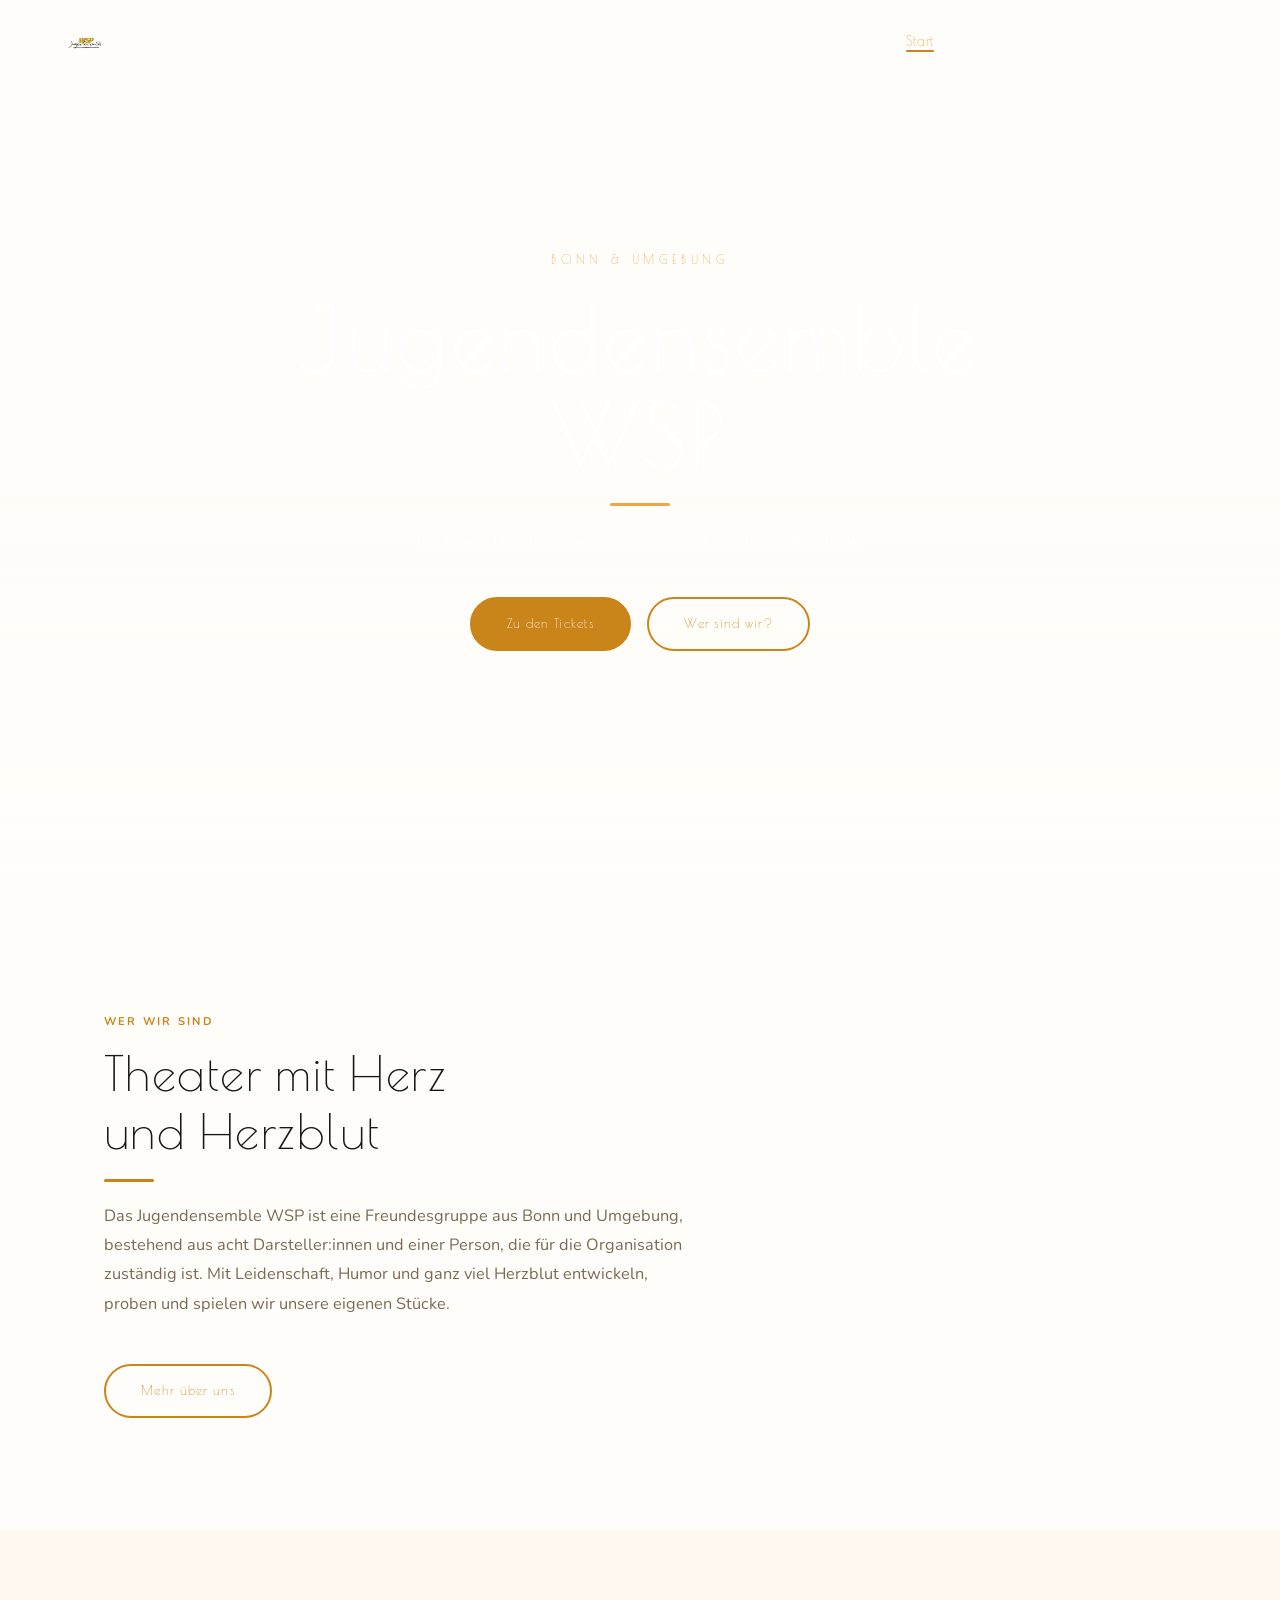
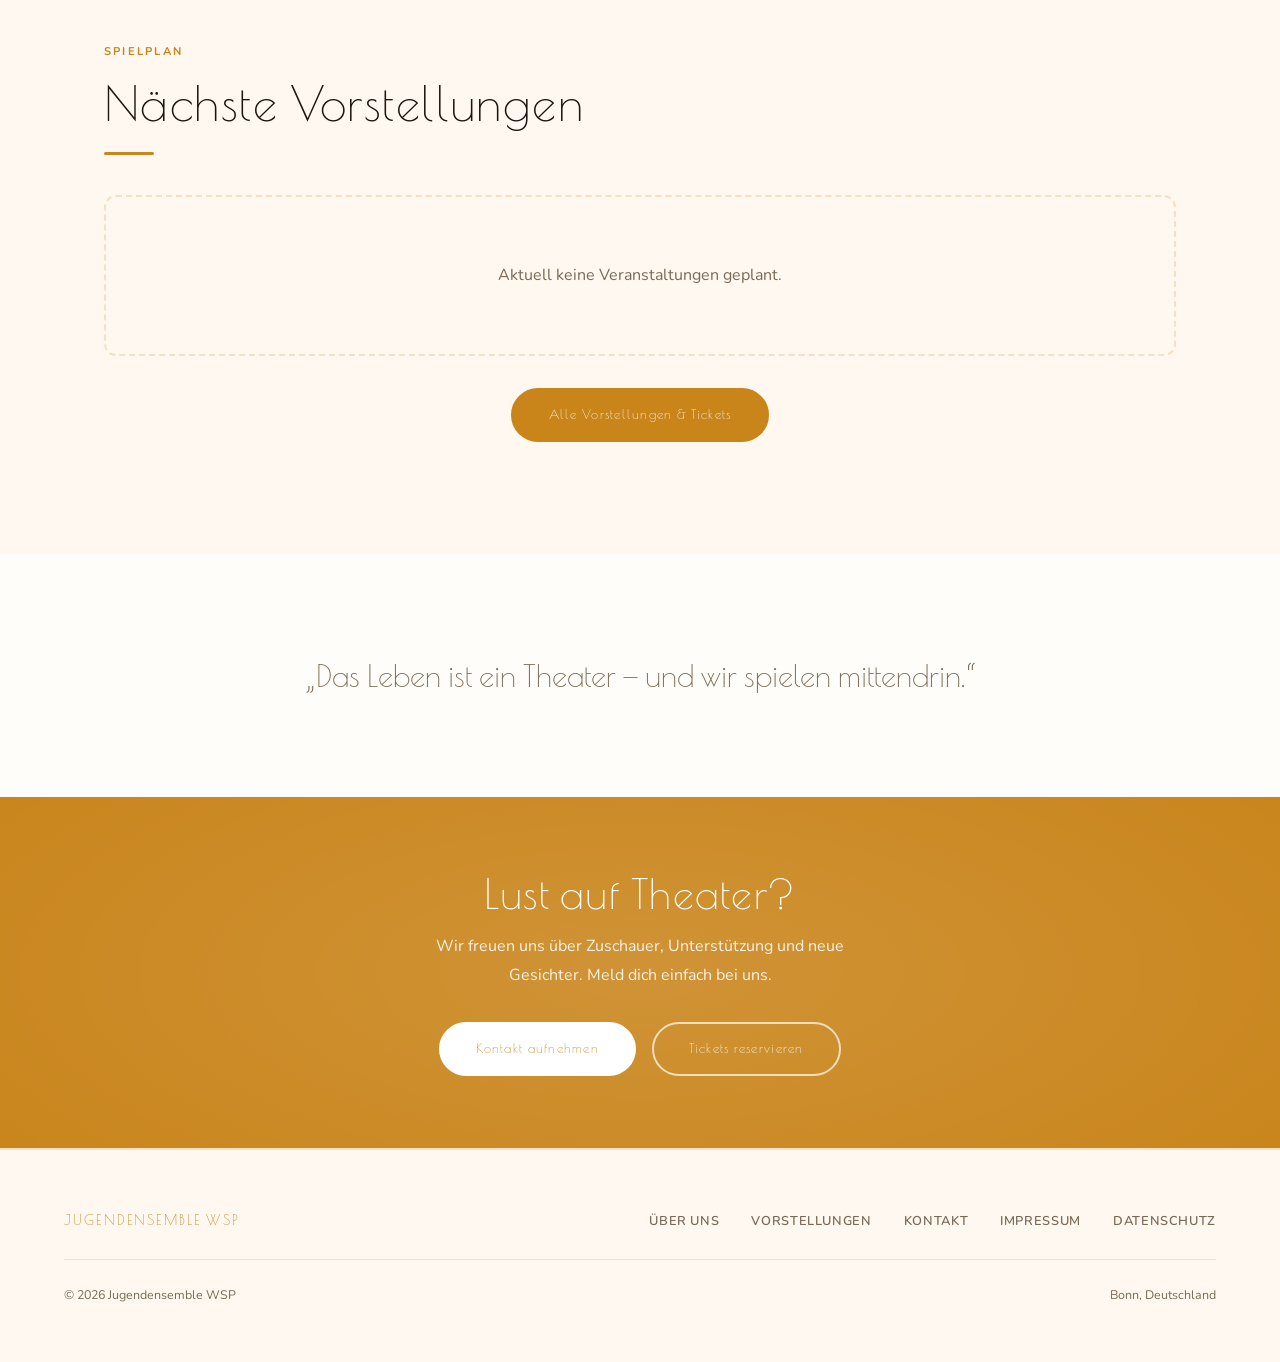
==== commit ff3f3829: "Add files via upload" ====
--- a/index.html
+++ b/index.html
@@ -4,92 +4,12 @@
   <meta charset="UTF-8">
   <meta name="viewport" content="width=device-width, initial-scale=1.0">
   <title>Jugendensemble WSP — Theater aus Leidenschaft</title>
-  <meta name="description" content="Das Jugendensemble WSP ist ein neues freies Theaterprojekt von Jugendlichen für Jugendliche aus Bonn. Jetzt mitmachen!">
+  <meta name="description" content="Das Jugendensemble WSP ist ein freies Theaterprojekt von Jugendlichen für Jugendliche aus Bonn.">
   <link rel="stylesheet" href="style.css">
   <style>
-  /* ── HERO UPGRADE ── */
-  .hero-status {
-    display: inline-flex;
-    align-items: center;
-    gap: 0.5rem;
-    background: rgba(255,255,255,0.12);
-    border: 1px solid rgba(255,255,255,0.25);
-    padding: 0.4rem 1rem;
-    border-radius: 50px;
-    font-size: 0.75rem;
-    font-weight: 600;
-    letter-spacing: 0.08em;
-    color: rgba(255,255,255,0.9);
-    margin-bottom: 1.5rem;
-    backdrop-filter: blur(8px);
-    opacity: 0;
-    animation: fadeUp 1s 0.2s ease forwards;
-  }
-  .hero-status .dot {
-    width: 7px; height: 7px;
-    background: #6ddb8a;
-    border-radius: 50%;
-    animation: pulse 2s infinite;
-  }
-  @keyframes pulse {
-    0%, 100% { opacity: 1; transform: scale(1); }
-    50%       { opacity: 0.5; transform: scale(0.8); }
-  }
-
-  /* ── NEU-SEKTION ── */
-  .neu-section {
-    background: linear-gradient(135deg, var(--gold-dim) 0%, rgba(201,132,26,0.04) 100%);
-    border: 2px solid var(--border);
-    border-radius: 16px;
-    padding: 3rem 3.5rem;
-    display: grid;
-    grid-template-columns: 1fr 1fr;
-    gap: 3rem;
-    align-items: center;
-    margin-top: 4rem;
-  }
-  .neu-badge {
-    display: inline-block;
-    background: var(--gold);
-    color: #fff;
-    font-size: 0.65rem;
-    font-weight: 700;
-    letter-spacing: 0.15em;
-    text-transform: uppercase;
-    padding: 0.3rem 0.9rem;
-    border-radius: 50px;
-    margin-bottom: 1rem;
-  }
-  .timeline {
-    display: flex;
-    flex-direction: column;
-    gap: 1rem;
-  }
-  .timeline-item {
-    display: flex;
-    align-items: flex-start;
-    gap: 1rem;
-  }
-  .timeline-dot {
-    width: 10px; height: 10px;
-    border-radius: 50%;
-    background: var(--gold);
-    margin-top: 6px;
-    flex-shrink: 0;
-  }
-  .timeline-dot.done { background: #6ddb8a; }
-  .timeline-dot.active {
-    background: var(--gold);
-    box-shadow: 0 0 0 3px var(--gold-dim);
-    animation: pulse 2s infinite;
-  }
-  .timeline-text { font-size: 0.9rem; color: var(--text-muted); font-weight: 400; }
-  .timeline-text strong { color: var(--text); font-weight: 700; }
-
-  /* ── CTA BANNER ── */
   .cta-banner {
     background: var(--gold);
-    padding: 4rem;
+    padding: 4.5rem 4rem;
     text-align: center;
     position: relative;
     overflow: hidden;
@@ -101,74 +21,14 @@
     width: 140%; height: 200%;
     background: radial-gradient(ellipse at center, rgba(255,255,255,0.12) 0%, transparent 70%);
   }
-  .cta-banner h2 { color: #fff; font-size: clamp(1.8rem, 3.5vw, 2.8rem); margin-bottom: 0.8rem; }
-  .cta-banner p { color: rgba(255,255,255,0.85); margin-bottom: 2rem; font-size: 1rem; max-width: 500px; margin-left: auto; margin-right: auto; }
-  .cta-banner .btn { border-color: rgba(255,255,255,0.8); color: #fff; }
-  .cta-banner .btn:hover { background: #fff; color: var(--gold); }
-  .cta-banner .btn-white { background: #fff; color: var(--gold); border-color: #fff; }
-  .cta-banner .btn-white:hover { background: rgba(255,255,255,0.9); }
-
-  /* ── SOCIAL SECTION ── */
-  .social-section { text-align: center; }
-  .instagram-embed-wrap {
-    margin-top: 2.5rem;
-    border: 2px solid var(--border);
-    border-radius: 12px;
-    overflow: hidden;
-    min-height: 300px;
-    display: flex;
-    align-items: center;
-    justify-content: center;
-    background: var(--surface);
-    padding: 3rem;
-  }
-  .instagram-placeholder { text-align: center; max-width: 400px; }
-  .instagram-placeholder .ig-icon {
-    font-size: 3rem; margin-bottom: 1.2rem; display: block;
-    background: linear-gradient(45deg, #f09433, #e6683c, #dc2743, #cc2366, #bc1888);
-    -webkit-background-clip: text;
-    -webkit-text-fill-color: transparent;
-    background-clip: text;
-  }
-  .instagram-placeholder h3 { font-family: var(--font-display); font-size: 1.2rem; margin-bottom: 0.8rem; }
-  .instagram-placeholder p { font-size: 0.88rem; color: var(--text-muted); margin-bottom: 1.5rem; }
-  .btn-instagram {
-    display: inline-flex; align-items: center; gap: 0.5rem;
-    padding: 0.8rem 2rem;
-    background: linear-gradient(45deg, #f09433, #e6683c, #dc2743, #cc2366, #bc1888);
-    color: #fff; border: none; border-radius: 50px;
-    font-family: var(--font-display); font-size: 0.8rem;
-    letter-spacing: 0.05em; text-decoration: none;
-    transition: opacity 0.3s, transform 0.3s;
-    cursor: pointer;
-  }
-  .btn-instagram:hover { opacity: 0.9; transform: translateY(-2px); }
-
-  /* ── STATS ROW ── */
-  .stats-row {
-    display: grid;
-    grid-template-columns: repeat(3, 1fr);
-    gap: 1px;
-    background: var(--border);
-    border: 2px solid var(--border);
-    border-radius: 12px;
-    overflow: hidden;
-    margin-top: 3rem;
-  }
-  .stat-box {
-    background: var(--bg);
-    padding: 2rem;
-    text-align: center;
-  }
-  .stat-val { font-family: var(--font-display); font-size: 2.5rem; color: var(--gold); line-height: 1; margin-bottom: 0.4rem; }
-  .stat-lbl { font-size: 0.78rem; font-weight: 600; letter-spacing: 0.08em; text-transform: uppercase; color: var(--text-muted); }
-
-  @media (max-width: 720px) {
-    .neu-section { grid-template-columns: 1fr; padding: 2rem; }
-    .cta-banner { padding: 3rem 1.5rem; }
-    .stats-row { grid-template-columns: 1fr; }
-    .cta-actions { flex-direction: column; align-items: center; }
-  }
+  .cta-banner h2 { color: #fff; font-size: clamp(1.8rem, 3.5vw, 2.6rem); margin-bottom: 0.8rem; position: relative; z-index: 2; }
+  .cta-banner p { color: rgba(255,255,255,0.88); margin-bottom: 2rem; font-size: 1rem; max-width: 480px; margin-left: auto; margin-right: auto; position: relative; z-index: 2; }
+  .cta-actions { display: flex; gap: 1rem; justify-content: center; flex-wrap: wrap; position: relative; z-index: 2; }
+  .btn-white { background: #fff; color: var(--gold); border-color: #fff; }
+  .btn-white:hover { background: rgba(255,255,255,0.9); border-color: rgba(255,255,255,0.9); }
+  .btn-outline-white { border-color: rgba(255,255,255,0.7); color: #fff; }
+  .btn-outline-white:hover { background: rgba(255,255,255,0.15); }
+  @media(max-width:600px){ .cta-banner{padding:3rem 1.5rem} .cta-actions{flex-direction:column;align-items:center} }
   </style>
 </head>
 <body>
@@ -190,131 +50,63 @@
   <a href="contact.html">Kontakt</a>
 </div>
 
-<!-- ── HERO ── -->
+<!-- HERO -->
 <section class="hero">
   <div class="hero-bg" id="hero-bg"></div>
   <div class="hero-overlay"></div>
   <div class="hero-content">
-    <div class="hero-status">
-      <span class="dot"></span>
-      Aktuell in der Aufbauphase
-    </div>
-    <h1>Ein neues Jugendensemble<br>entsteht.</h1>
+    <span class="hero-eyebrow">Bonn & Umgebung</span>
+    <h1>Jugendensemble WSP</h1>
     <div class="hero-divider"></div>
-    <p class="hero-sub">Aus Proben, Ideen und echter Bühne — von Jugendlichen für Jugendliche in Bonn.</p>
+    <p class="hero-sub" id="hero-subtitle">Ein freies Theaterprojekt von Jugendlichen für Jugendliche.</p>
     <div class="hero-actions">
-      <a href="contact.html" class="btn btn-primary">Jetzt mitmachen</a>
-      <a href="#behind-scenes" class="btn">Proben ansehen</a>
+      <a href="events.html" class="btn btn-primary">Zu den Tickets</a>
+      <a href="about.html" class="btn">Wer sind wir?</a>
     </div>
   </div>
   <div class="scroll-line"><span>Scroll</span></div>
 </section>
 
-<!-- ── WIR SIND NEU ── -->
+<!-- INTRO -->
 <div class="section">
   <div class="reveal">
-    <span class="section-label">Gerade entsteht etwas Neues</span>
-    <h2>Wir sind am Start —<br>und ihr könnt Teil davon sein.</h2>
+    <span class="section-label">Wer wir sind</span>
+    <h2>Theater mit Herz<br>und Herzblut</h2>
     <div class="divider"></div>
+    <p id="intro-text" style="max-width:580px;font-size:1.02rem"></p>
+    <a href="about.html" class="btn" style="margin-top:1.8rem">Mehr über uns</a>
   </div>
+</div>
 
-  <div class="neu-section reveal">
-    <div>
-      <span class="neu-badge">Neu gegründet</span>
-      <h3 style="font-size:1.4rem;margin-bottom:1rem">Das Jugendensemble WSP befindet sich in der Aufbauphase.</h3>
-      <p>Wir sind eine Gruppe junger Menschen aus Bonn und Umgebung, die gemeinsam Theater machen wollen — auf Augenhöhe, mit echtem Herzblut und ohne Berührungsangst.</p>
-      <p>Noch sind nicht alle Plätze vergeben. Du willst dabei sein?</p>
-      <a href="contact.html" class="btn btn-primary" style="margin-top:1rem">Jetzt bewerben</a>
+<!-- UPCOMING EVENTS -->
+<div class="section-dark">
+  <div class="section-inner">
+    <div class="reveal" style="margin-bottom:2.5rem">
+      <span class="section-label">Spielplan</span>
+      <h2>Nächste Vorstellungen</h2>
+      <div class="divider"></div>
     </div>
-    <div>
-      <div class="timeline">
-        <div class="timeline-item">
-          <div class="timeline-dot done"></div>
-          <div class="timeline-text"><strong>Ensemble gegründet</strong><br>Die Gruppe hat sich gefunden</div>
-        </div>
-        <div class="timeline-item">
-          <div class="timeline-dot done"></div>
-          <div class="timeline-text"><strong>Erstes Stück gewählt</strong><br>Känguru Chroniken — Proben laufen</div>
-        </div>
-        <div class="timeline-item">
-          <div class="timeline-dot active"></div>
-          <div class="timeline-text"><strong>Probenphase</strong><br>Wir proben aktuell — folge uns!</div>
-        </div>
-        <div class="timeline-item">
-          <div class="timeline-dot" style="background:var(--border)"></div>
-          <div class="timeline-text"><strong>Premiere</strong><br>Bald — trag dich in die Warteliste ein</div>
-        </div>
-      </div>
-    </div>
-  </div>
-
-  <!-- STATS -->
-  <div class="stats-row reveal">
-    <div class="stat-box">
-      <div class="stat-val">8</div>
-      <div class="stat-lbl">Darsteller:innen</div>
-    </div>
-    <div class="stat-box">
-      <div class="stat-val">1</div>
-      <div class="stat-lbl">Stück in Arbeit</div>
-    </div>
-    <div class="stat-box">
-      <div class="stat-val">Bald</div>
-      <div class="stat-lbl">Premiere</div>
+    <div class="events-list" id="events-home"></div>
+    <div style="margin-top:2rem;text-align:center" class="reveal">
+      <a href="events.html" class="btn btn-primary">Alle Vorstellungen & Tickets</a>
     </div>
   </div>
 </div>
 
-<!-- ── ABOUT TEASER ── -->
-<div class="section-dark">
-  <div class="section-inner">
-    <div class="about-grid reveal">
-      <div>
-        <span class="section-label">Wer wir sind</span>
-        <h2>Jugendliche machen Theater — auf ihre Art.</h2>
-        <div class="divider"></div>
-        <p id="intro-text" style="font-size:1rem;line-height:1.9"></p>
-        <a href="about.html" class="btn" style="margin-top:1.5rem">Mehr über uns</a>
-      </div>
-      <div>
-        <blockquote id="home-quote" class="about-quote" style="font-size:1.15rem"></blockquote>
-        <p style="margin-top:1.5rem">Wir proben regelmäßig und nehmen euch auf Social Media mit hinter die Kulissen — von der ersten Probe bis zur Premiere.</p>
-        <a href="events.html" class="btn btn-primary" style="margin-top:1rem">Tickets & Vorstellungen</a>
-      </div>
-    </div>
-  </div>
+<!-- QUOTE -->
+<div style="padding:6rem 4rem;text-align:center;background:var(--bg)">
+  <blockquote class="reveal" id="home-quote"
+    style="font-family:var(--font-display);font-size:clamp(1.2rem,3vw,1.9rem);font-weight:400;color:var(--text-muted);max-width:750px;margin:0 auto;line-height:1.7">
+  </blockquote>
 </div>
 
-<!-- ── SOCIAL / BEHIND THE SCENES ── -->
-<div class="section" id="behind-scenes">
-  <div class="social-section reveal">
-    <span class="section-label">Behind the Scenes</span>
-    <h2>Aus unseren Proben</h2>
-    <div class="divider" style="margin:1rem auto"></div>
-    <p style="max-width:480px;margin:0 auto 0">Einblicke aus dem Probenalltag — folge uns auf Instagram und erlebe wie ein Stück entsteht.</p>
-
-    <div class="instagram-embed-wrap" id="ig-embed">
-      <div class="instagram-placeholder">
-        <span class="ig-icon">&#9654;</span>
-        <h3>Proben & Einblicke</h3>
-        <p>Schau auf unserem Instagram-Kanal vorbei — dort zeigen wir alles hinter den Kulissen: Proben, Requisiten, Momente und mehr.</p>
-        <a href="https://www.instagram.com/jugendensemble_wsp/" target="_blank" rel="noopener" class="btn-instagram">
-          Auf Instagram folgen
-        </a>
-      </div>
-    </div>
-  </div>
-</div>
-
-<!-- ── CTA BANNER ── -->
+<!-- CTA BANNER -->
 <div class="cta-banner">
-  <div style="position:relative;z-index:2">
-    <h2>Du willst mitmachen?</h2>
-    <p>Wir sind offen für neue Mitglieder — meld dich einfach bei uns. Keine Vorkenntnisse nötig, nur Lust auf Theater.</p>
-    <div class="hero-actions cta-actions">
-      <a href="contact.html" class="btn btn-white">Jetzt Kontakt aufnehmen</a>
-      <a href="about.html" class="btn">Mehr erfahren</a>
-    </div>
+  <h2>Lust auf Theater?</h2>
+  <p>Wir freuen uns über Zuschauer, Unterstützung und neue Gesichter. Meld dich einfach bei uns.</p>
+  <div class="cta-actions">
+    <a href="contact.html" class="btn btn-white">Kontakt aufnehmen</a>
+    <a href="events.html" class="btn btn-outline-white">Tickets reservieren</a>
   </div>
 </div>
 
@@ -325,7 +117,7 @@
     <ul class="footer-links">
       <li><a href="about.html">Über uns</a></li>
       <li><a href="events.html">Vorstellungen</a></li>
-      <li><a href="contact.html">Kontakt & Mitmachen</a></li>
+      <li><a href="contact.html">Kontakt</a></li>
       <li><a href="impressum.html">Impressum</a></li>
       <li><a href="datenschutz.html">Datenschutz</a></li>
     </ul>
@@ -344,15 +136,11 @@
     if (home) {
       const img = home.hero_image || 'https://static.wixstatic.com/media/511c42_025226b9919d4c0281caa5309b7d210c~mv2.jpeg';
       document.getElementById('hero-bg').style.backgroundImage = `url('${img}')`;
-      if (home.intro_text) document.getElementById('intro-text').textContent = home.intro_text;
-      if (home.quote)      document.getElementById('home-quote').textContent  = '\u201E' + home.quote + '\u201C';
+      if (home.hero_subtitle) document.getElementById('hero-subtitle').textContent = home.hero_subtitle;
+      if (home.intro_text)   document.getElementById('intro-text').textContent   = home.intro_text;
+      if (home.quote)        document.getElementById('home-quote').textContent    = '\u201E' + home.quote + '\u201C';
     }
     renderEvents('events-home', false);
-
-    const s = await loadJSON('/content/settings.json');
-    if (s?.instagram) {
-      document.querySelector('.btn-instagram').href = s.instagram;
-    }
   })();
 </script>
 </body>
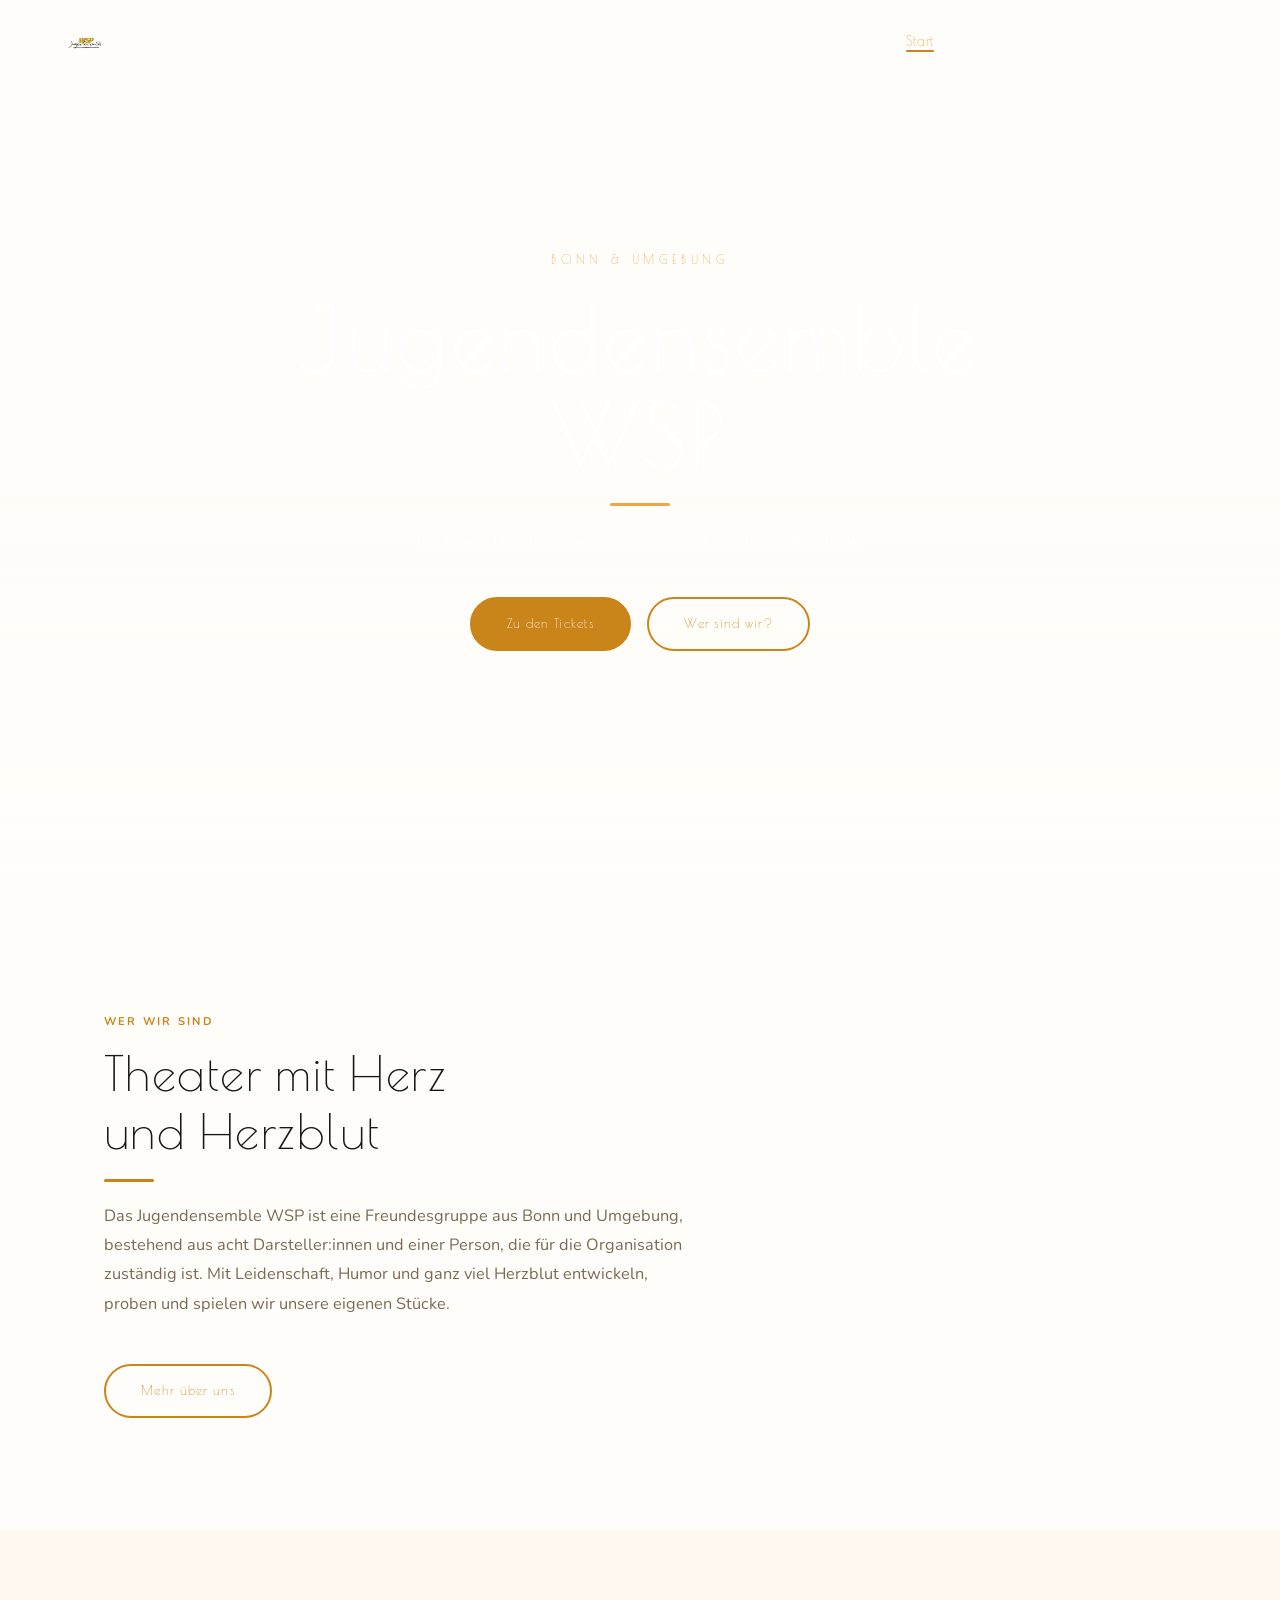
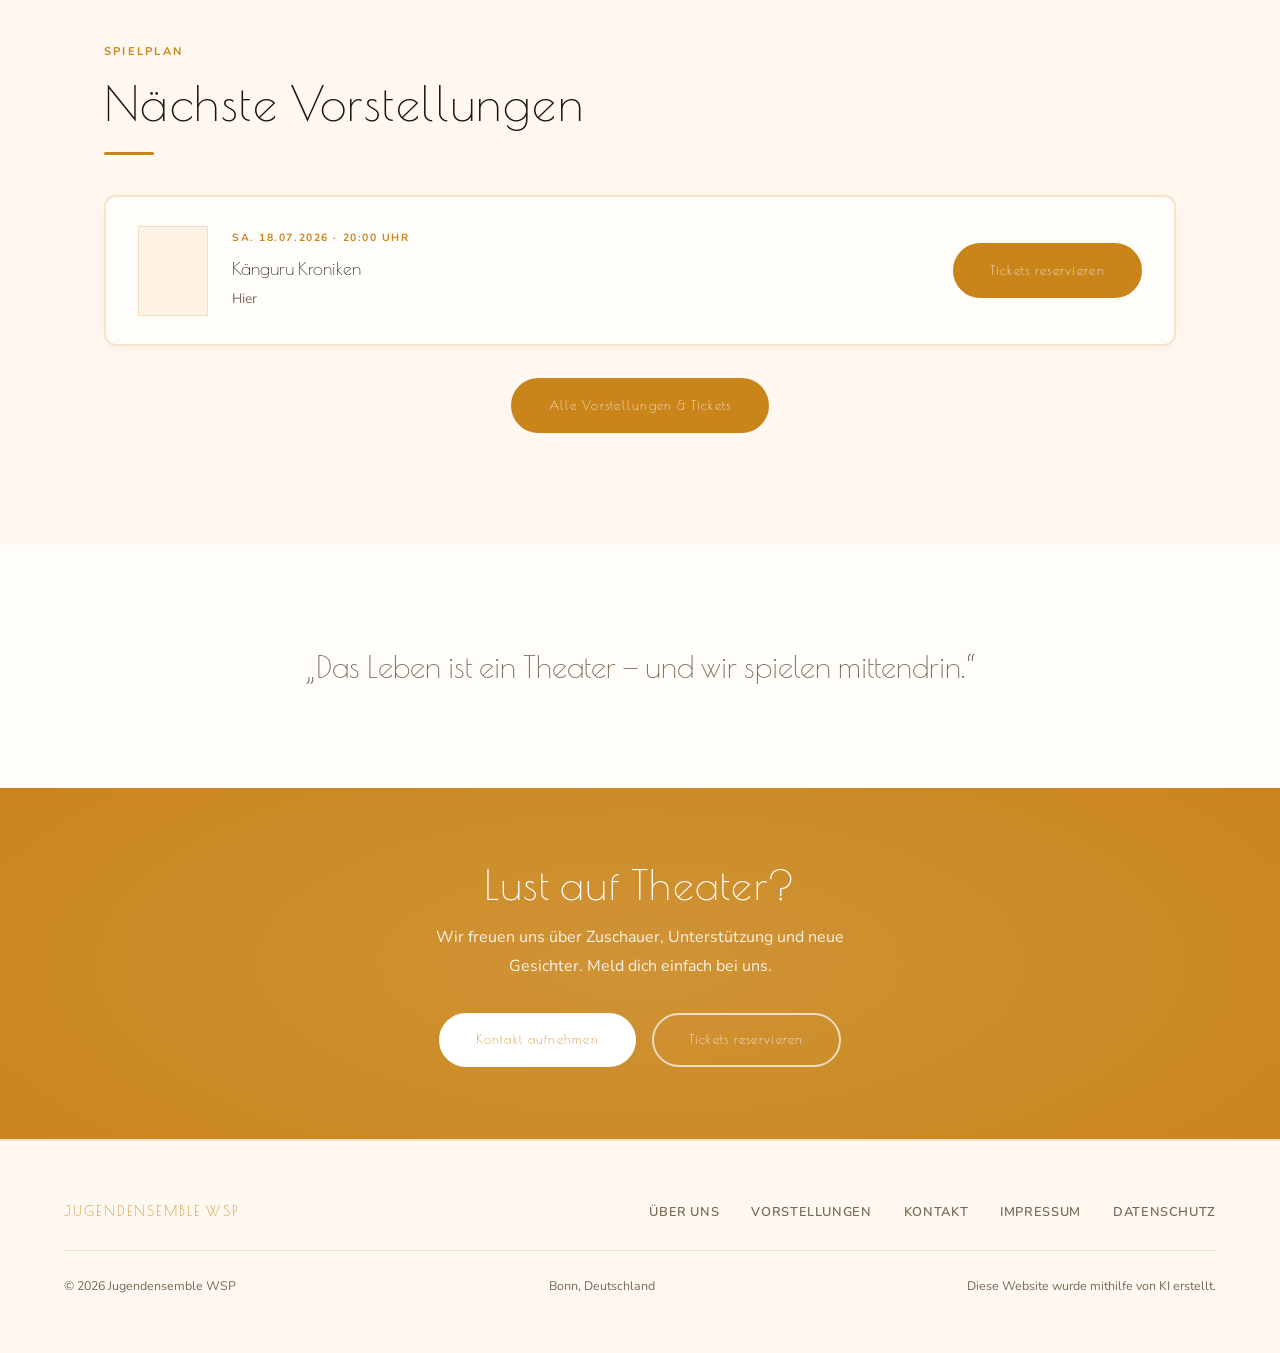
==== commit e70be95a: "Add files via upload" ====
--- a/index.html
+++ b/index.html
@@ -125,6 +125,7 @@
   <div class="footer-bottom">
     <span class="footer-copy">&copy; <span id="year"></span> Jugendensemble WSP</span>
     <span class="footer-copy">Bonn, Deutschland</span>
+    <span class="footer-copy">Diese Website wurde mithilfe von KI erstellt.</span>
   </div>
 </footer>
 
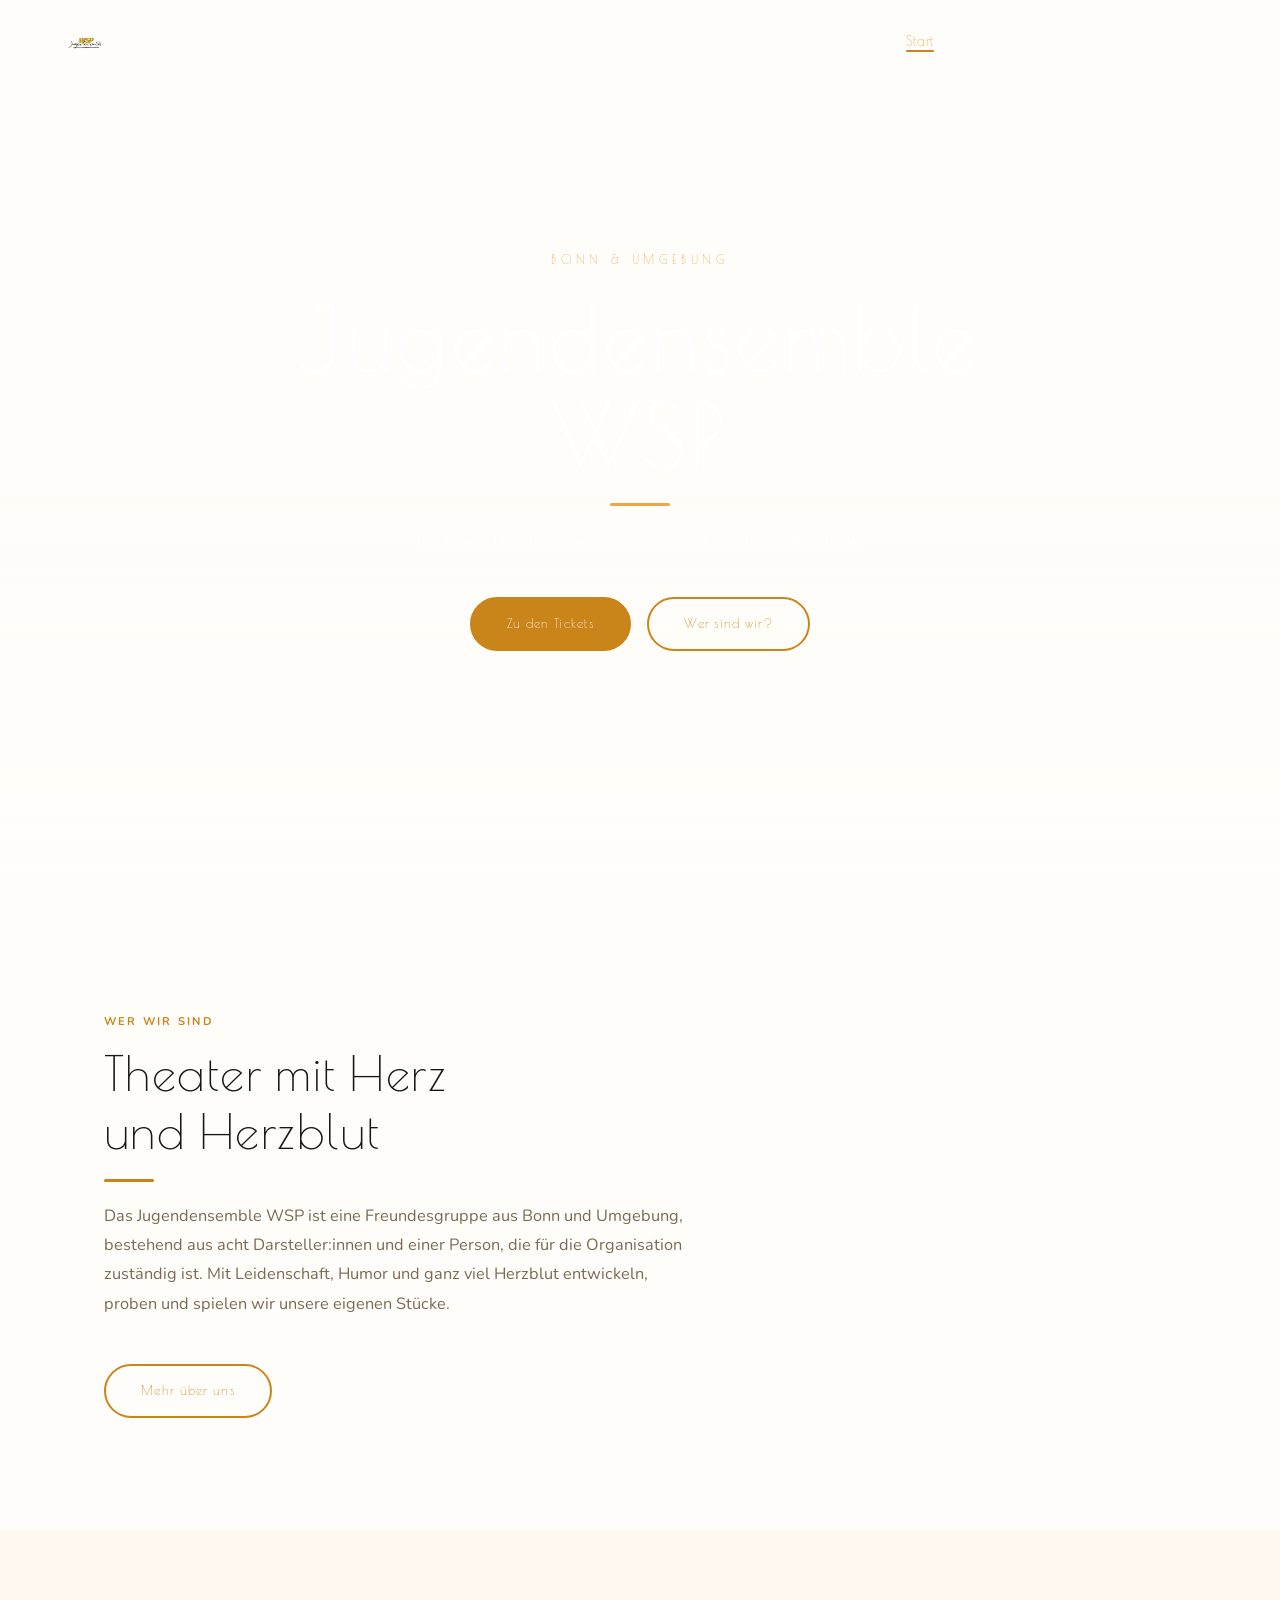
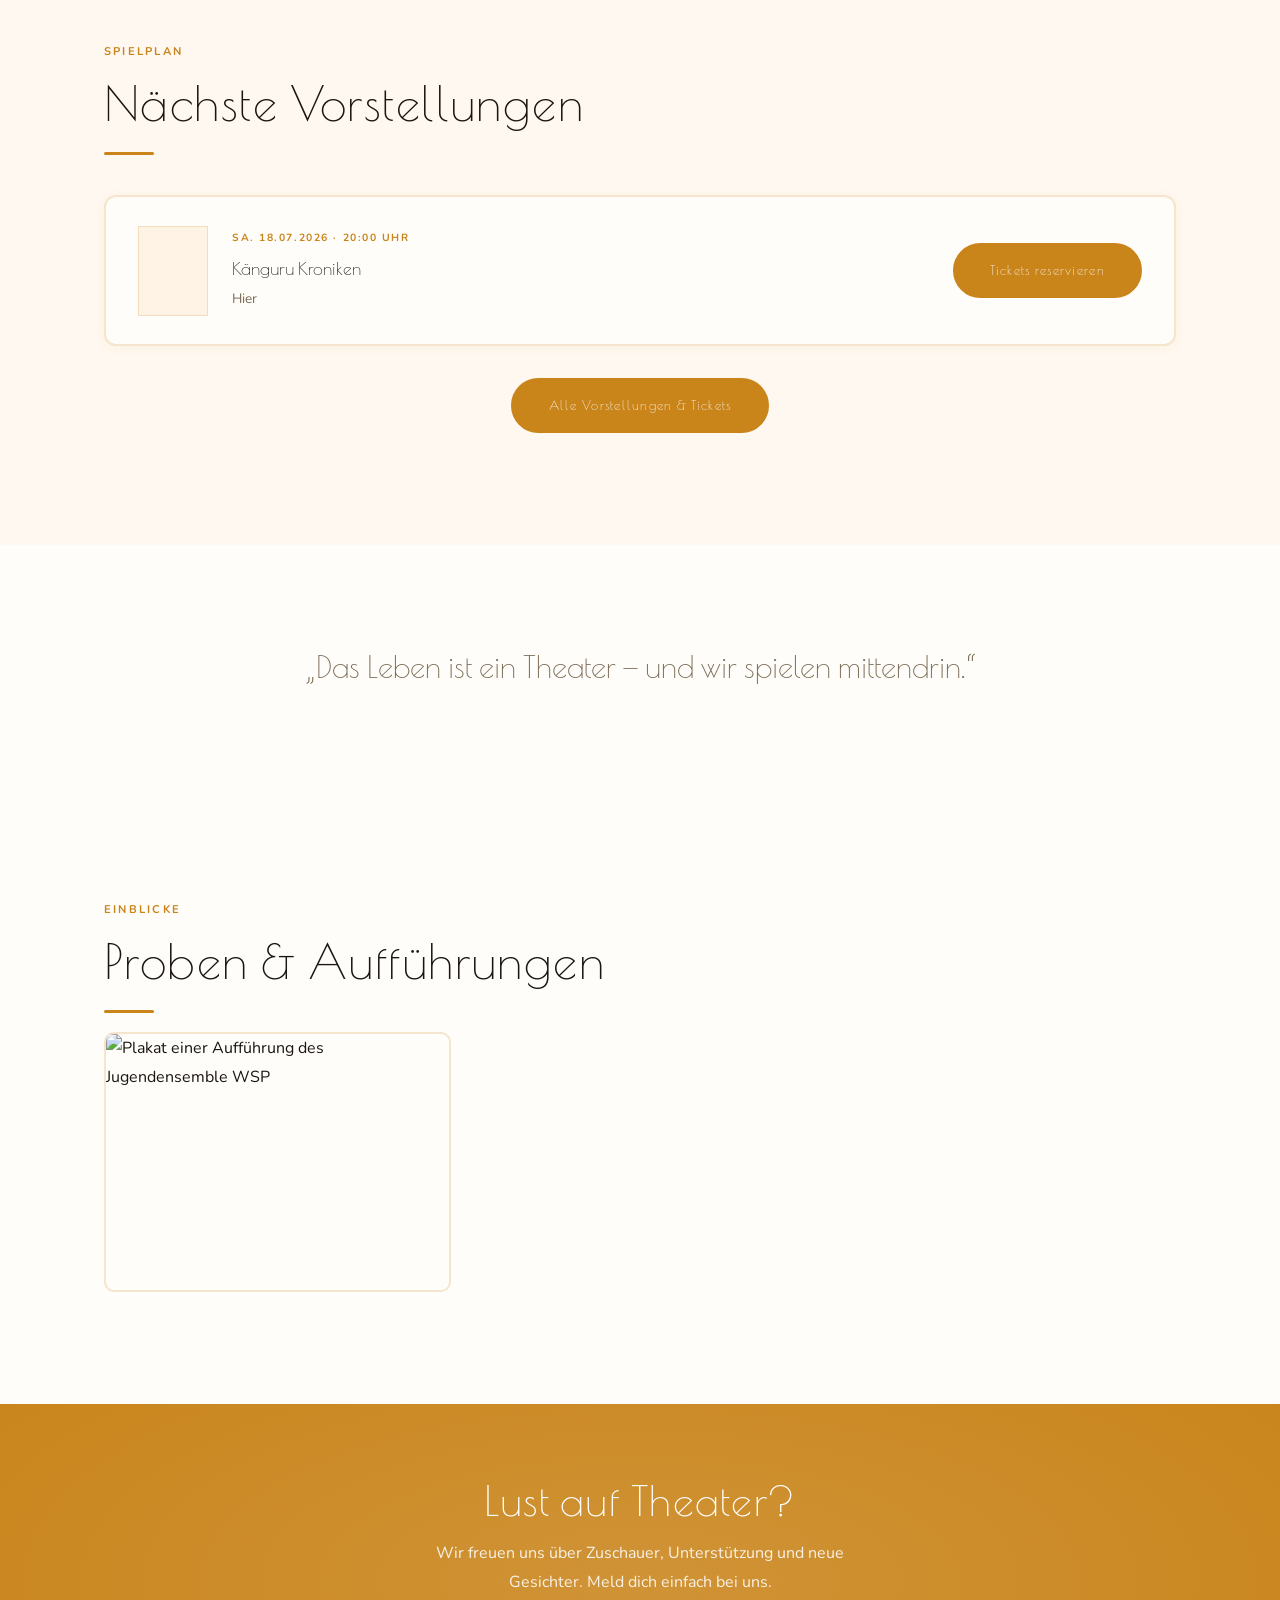
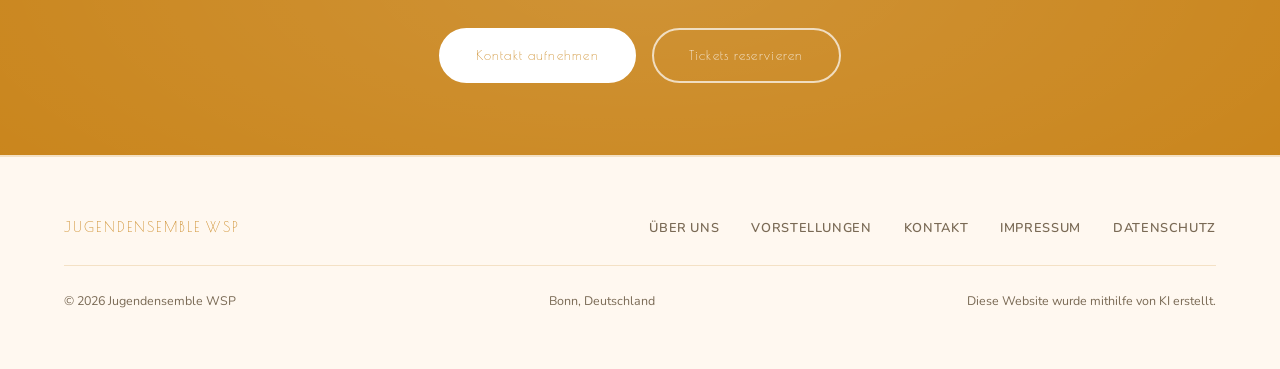
==== commit b025cd1a: "Add files via upload" ====
--- a/index.html
+++ b/index.html
@@ -100,6 +100,14 @@
   </blockquote>
 </div>
 
+<!-- GALERIE -->
+<div class="section" aria-labelledby="gallery-heading">
+  <span class="section-label">Einblicke</span>
+  <h2 id="gallery-heading">Proben & Aufführungen</h2>
+  <div class="divider"></div>
+  <div class="gallery-grid reveal" id="gallery-grid"></div>
+</div>
+
 <!-- CTA BANNER -->
 <div class="cta-banner">
   <h2>Lust auf Theater?</h2>
@@ -142,6 +150,9 @@
       if (home.quote)        document.getElementById('home-quote').textContent    = '\u201E' + home.quote + '\u201C';
     }
     renderEvents('events-home', false);
+    const gallery = await loadJSON('/content/gallery.json');
+    const grid = document.getElementById('gallery-grid');
+    if (grid && Array.isArray(gallery?.items)) grid.innerHTML = gallery.items.filter(item => item.image).map(item => `<img src="${item.image}" alt="${item.alt || 'Jugendensemble WSP bei Probe oder Aufführung'}" loading="lazy">`).join('');
   })();
 </script>
 </body>
--- a/style.css
+++ b/style.css
@@ -270,6 +270,14 @@
 }
 input:focus, textarea:focus { border-color: var(--gold); }
 textarea { resize: vertical; min-height: 130px; }
+
+/* GALERIE */
+.gallery-grid { display:grid; grid-template-columns:repeat(3, 1fr); gap:1rem; }
+.gallery-grid img { width:100%; aspect-ratio:4/3; object-fit:cover; border-radius:10px; border:2px solid var(--border); }
+
+/* ACCESSIBILITY */
+:focus-visible { outline:3px solid #8a5200; outline-offset:3px; }
+.btn, .hamburger, button, input, textarea, select { min-height:44px; }
 
 /* ── LEGAL ── */
 .legal-content { max-width: 780px; }
@@ -312,10 +320,12 @@
   .form-group.full { grid-column: span 1; }
   .event-card { grid-template-columns: 60px 1fr; }
   .event-card > .btn { grid-column: span 2; }
+  .gallery-grid { grid-template-columns:repeat(2, 1fr); }
 }
 @media (max-width: 600px) {
   .hero h1 { font-size: 2.5rem; }
   .hero-actions { flex-direction: column; align-items: center; }
   .event-card { grid-template-columns: 1fr; }
   .event-img { width: 100%; height: 160px; }
-}
+  .gallery-grid { grid-template-columns:1fr; }
+}
